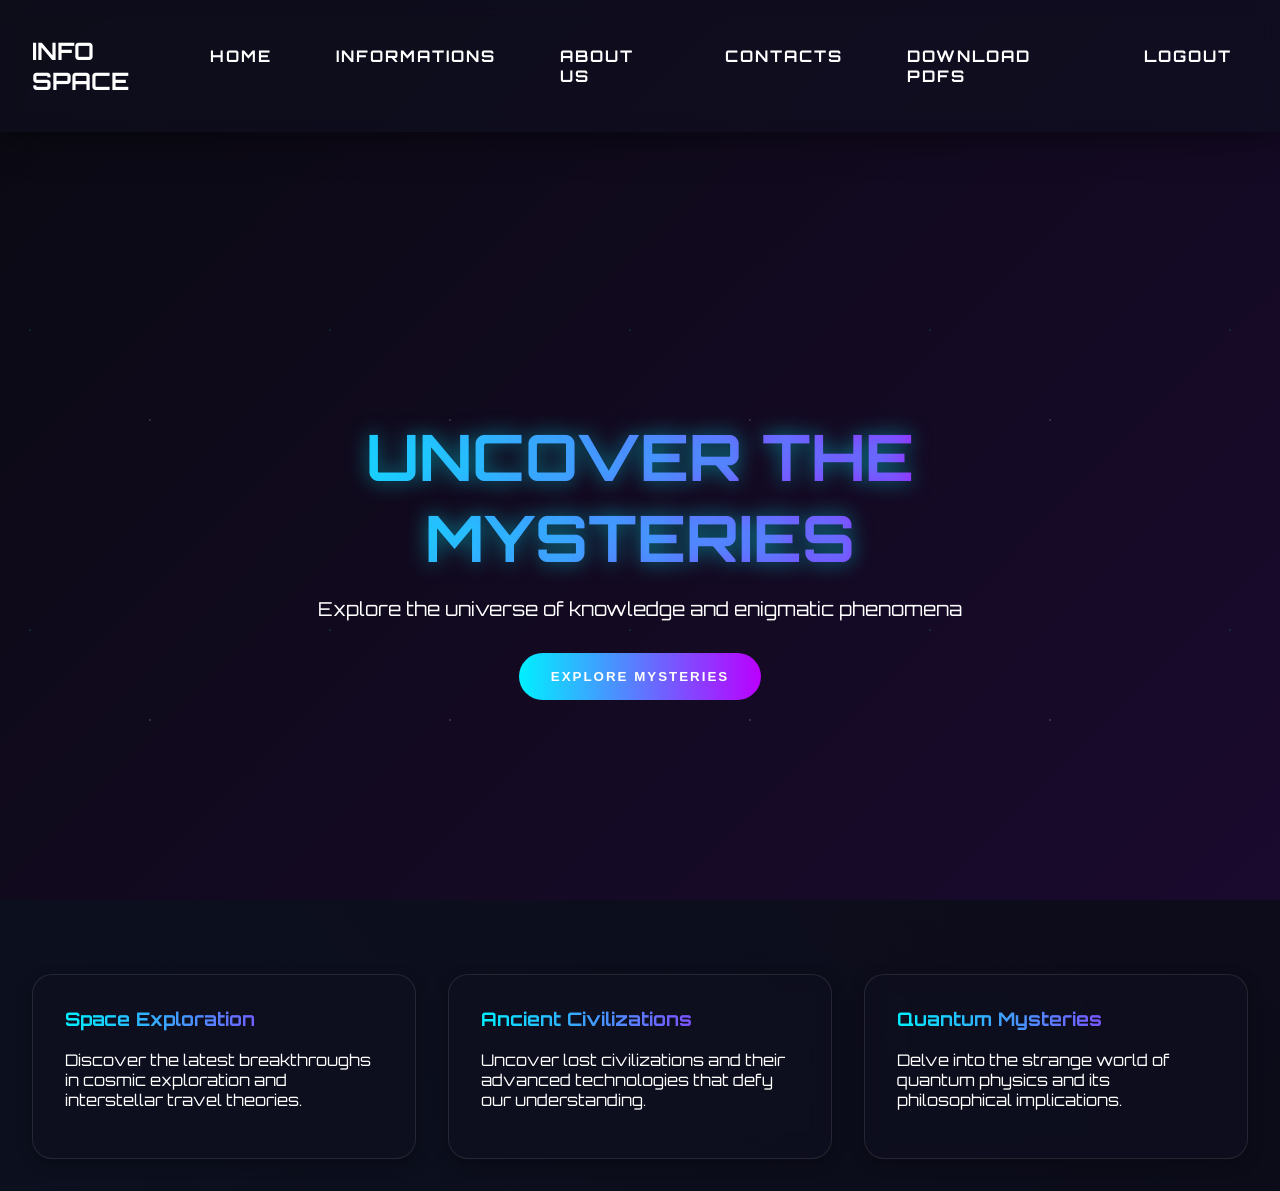
==== index.html @ 14977805 "Update index.html" ====
<!DOCTYPE html>
<html lang="en">
<head>
  <meta charset="UTF-8">
  <meta name="viewport" content="width=device-width, initial-scale=1.0">
  <title>Info Space | Home</title>
  <link href="https://fonts.googleapis.com/css2?family=Orbitron:wght@400;700&display=swap" rel="stylesheet">
  <link rel="stylesheet" href="style.css">
</head>
<body>
  <div class="galaxy-bg"></div>
  
  <nav class="navbar">
    <div class="logo">
      <h1>INFO SPACE</h1>
    </div>
    <div class="nav-links">
      <a href="index.html">Home</a>
      <a href="informations.html">Informations</a>
      <a href="about.html">About Us</a>
      <a href="contacts.html">Contacts</a>
      <a href="download.html">Download PDFs</a>
      <a href="login.html">Logout</a>
    </div>
  </nav>
  
  <div class="hero">
    <div class="hero-content">
      <h1>UNCOVER THE MYSTERIES</h1>
      <p>Explore the universe of knowledge and enigmatic phenomena</p>
      <button class="glow-btn" onclick="location.href='informations.html'">
        Explore Mysteries
      </button>
    </div>
  </div>
  
  <div class="card-container">
    <div class="card">
      <h3>Space Exploration</h3>
      <p>Discover the latest breakthroughs in cosmic exploration and interstellar travel theories.</p>
    </div>
    <div class="card">
      <h3>Ancient Civilizations</h3>
      <p>Uncover lost civilizations and their advanced technologies that defy our understanding.</p>
    </div>
    <div class="card">
      <h3>Quantum Mysteries</h3>
      <p>Delve into the strange world of quantum physics and its philosophical implications.</p>
    </div>
  </div>
</body>
</html>
---- style.css ----
:root {
  --neon-blue: #00f0ff;
  --neon-purple: #bb00ff;
  --dark-bg: #0a0a12;
  --glass-bg: rgba(16, 16, 32, 0.6);
  --glow-intensity: 0;
}

@keyframes pulse {
  0% { box-shadow: 0 0 5px var(--neon-blue); }
  50% { box-shadow: 0 0 20px var(--neon-purple), 0 0 30px var(--neon-blue); }
  100% { box-shadow: 0 0 5px var(--neon-blue); }
}

@keyframes galaxy-move {
  0% { background-position: 0 0; }
  100% { background-position: 100% 100%; }
}

@keyframes float {
  0% { transform: translateY(0px); }
  50% { transform: translateY(-10px); }
  100% { transform: translateY(0px); }
}

body {
  margin: 0;
  font-family: 'Orbitron', sans-serif;
  background: var(--dark-bg);
  background-image: 
    radial-gradient(circle at top right, rgba(31, 14, 70, 0.2), transparent),
    radial-gradient(circle at bottom left, rgba(15, 30, 60, 0.3), transparent);
  color: white;
  overflow-x: hidden;
  min-height: 100vh;
}

.galaxy-bg {
  position: fixed;
  top: 0;
  left: 0;
  width: 100%;
  height: 100%;
  background: 
    url('data:image/svg+xml,<svg xmlns="http://www.w3.org/2000/svg" viewBox="0 0 1000 1000"><circle cx="100" cy="100" r="2" fill="%2300f0ff" opacity="0.5"/><circle cx="300" cy="200" r="1" fill="%23bb00ff" opacity="0.3"/><circle cx="500" cy="400" r="3" fill="%23ffffff" opacity="0.2"/></svg>') repeat,
    linear-gradient(135deg, #0a0a12 0%, #1a0a2e 100%);
  background-size: 300px, cover;
  animation: galaxy-move 1000s infinite alternate;
  z-index: -1;
}

/* Navigation Bar */
.navbar {
  position: sticky;
  top: 0;
  background: var(--glass-bg);
  backdrop-filter: blur(10px);
  padding: 1rem 2rem;
  display: flex;
  justify-content: space-between;
  align-items: center;
  z-index: 100;
  box-shadow: 0 5px 30px rgba(0, 0, 0, 0.5);
}

.nav-links {
  display: flex;
  gap: 2rem;
}

.nav-links a {
  color: white;
  text-decoration: none;
  font-weight: 700;
  text-transform: uppercase;
  letter-spacing: 2px;
  padding: 0.5rem 1rem;
  border-radius: 50px;
  transition: all 0.3s ease;
  position: relative;
}

.nav-links a::after {
  content: '';
  position: absolute;
  bottom: 0;
  left: 0;
  width: 0;
  height: 2px;
  background: linear-gradient(90deg, var(--neon-blue), var(--neon-purple));
  transition: all 0.3s ease;
}

.nav-links a:hover {
  background: rgba(255, 255, 255, 0.1);
  transform: translateY(-3px);
}

.nav-links a:hover::after {
  width: 100%;
}

/* Cards */
.card-container {
  display: grid;
  grid-template-columns: repeat(auto-fill, minmax(300px, 1fr));
  gap: 2rem;
  padding: 2rem;
}

.card {
  background: var(--glass-bg);
  backdrop-filter: blur(10px);
  border-radius: 20px;
  padding: 2rem;
  border: 1px solid rgba(255, 255, 255, 0.1);
  box-shadow: 0 5px 15px rgba(0, 0, 0, 0.3);
  transition: all 0.5s ease;
  animation: float 4s ease-in-out infinite;
}

.card:hover {
  transform: scale(1.05);
  box-shadow: 0 10px 25px rgba(0, 240, 255, 0.3);
  border-color: var(--neon-blue);
}

.card h3 {
  background: linear-gradient(90deg, var(--neon-blue), var(--neon-purple));
  -webkit-background-clip: text;
  -webkit-text-fill-color: transparent;
  margin-top: 0;
}

/* Buttons */
.glow-btn {
  background: linear-gradient(90deg, var(--neon-blue), var(--neon-purple));
  color: white;
  border: none;
  padding: 1rem 2rem;
  border-radius: 50px;
  font-weight: 700;
  text-transform: uppercase;
  letter-spacing: 2px;
  cursor: pointer;
  transition: all 0.3s ease;
  position: relative;
  overflow: hidden;
}

.glow-btn::before {
  content: '';
  position: absolute;
  top: -10px;
  left: -10px;
  right: -10px;
  bottom: -10px;
  background: linear-gradient(90deg, var(--neon-blue), var(--neon-purple));
  z-index: -1;
  filter: blur(20px);
  opacity: var(--glow-intensity);
  transition: opacity 0.3s ease;
}

.glow-btn:hover {
  transform: translateY(-5px);
  box-shadow: 0 10px 25px rgba(0, 240, 255, 0.5);
  --glow-intensity: 1;
}

/* Form Elements */
.form-group {
  margin-bottom: 1.5rem;
}

.form-group label {
  display: block;
  margin-bottom: 0.5rem;
  text-transform: uppercase;
  letter-spacing: 1px;
  font-size: 0.9rem;
}

.form-group input, .form-group textarea {
  width: 100%;
  padding: 1rem;
  background: rgba(255, 255, 255, 0.1);
  border: 1px solid rgba(255, 255, 255, 0.2);
  border-radius: 10px;
  color: white;
  font-family: inherit;
  transition: all 0.3s ease;
}

.form-group input:focus, .form-group textarea:focus {
  outline: none;
  border-color: var(--neon-blue);
  box-shadow: 0 0 10px rgba(0, 240, 255, 0.5);
}

/* Hero Section */
.hero {
  height: 90vh;
  display: flex;
  align-items: center;
  justify-content: center;
  text-align: center;
}

.hero-content {
  max-width: 800px;
  padding: 2rem;
}

.hero h1 {
  font-size: 4rem;
  margin-bottom: 0;
  background: linear-gradient(90deg, var(--neon-blue), var(--neon-purple));
  -webkit-background-clip: text;
  -webkit-text-fill-color: transparent;
  text-shadow: 0 0 20px rgba(0, 240, 255, 0.5);
}

.hero p {
  font-size: 1.2rem;
  margin-bottom: 2rem;
}

/* Responsive */
@media (max-width: 768px) {
  .nav-links {
    gap: 1rem;
  }
  
  .hero h1 {
    font-size: 2.5rem;
  }
  
  .card-container {
    grid-template-columns: 1fr;
  }
}
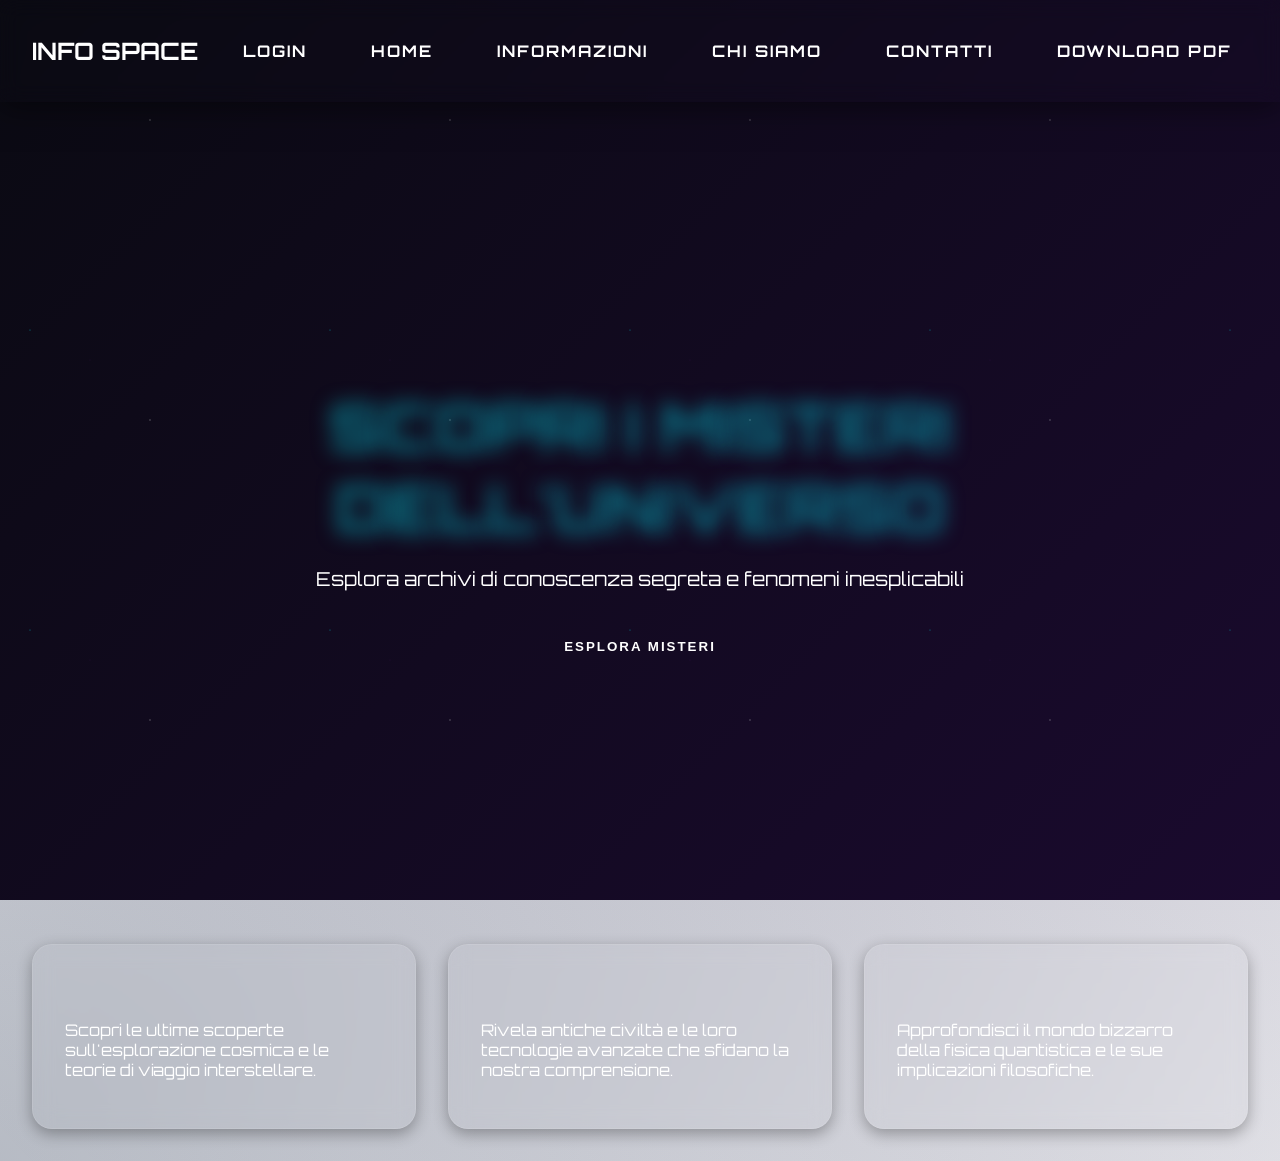
==== commit b2a49462: "Update index.html" ====
--- a/index.html
+++ b/index.html
@@ -1,52 +1,55 @@
 <!DOCTYPE html>
-<html lang="en">
+<html lang="it">
 <head>
-  <meta charset="UTF-8">
-  <meta name="viewport" content="width=device-width, initial-scale=1.0">
-  <title>Info Space | Home</title>
-  <link href="https://fonts.googleapis.com/css2?family=Orbitron:wght@400;700&display=swap" rel="stylesheet">
-  <link rel="stylesheet" href="style.css">
+    <meta charset="UTF-8">
+    <meta name="viewport" content="width=device-width, initial-scale=1.0">
+    <title>Info Space - Portale del Sapere Futuristico</title>
+    <link href="https://fonts.googleapis.com/css2?family=Orbitron:wght@400;700&display=swap" rel="stylesheet">
+    <link rel="stylesheet" href="style.css">
 </head>
 <body>
-  <div class="galaxy-bg"></div>
-  
-  <nav class="navbar">
-    <div class="logo">
-      <h1>INFO SPACE</h1>
+    <div class="galaxy-bg"></div>
+    
+    <!-- Barra di navigazione -->
+    <nav class="navbar">
+        <div class="logo">
+            <h1>INFO SPACE</h1>
+        </div>
+        <div class="nav-links">
+            <a href="login.html">Login</a>
+            <a href="index.html">Home</a>
+            <a href="informations.html">Informazioni</a>
+            <a href="about.html">Chi Siamo</a>
+            <a href="contacts.html">Contatti</a>
+            <a href="download.html">Download PDF</a>
+        </div>
+    </nav>
+
+    <!-- Sezione Hero -->
+    <div class="hero">
+        <div class="hero-content">
+            <h1>SCOPRI I MISTERI DELL'UNIVERSO</h1>
+            <p>Esplora archivi di conoscenza segreta e fenomeni inesplicabili</p>
+            <button class="glow-btn" onclick="location.href='informations.html'">
+                Esplora Misteri
+            </button>
+        </div>
     </div>
-    <div class="nav-links">
-      <a href="index.html">Home</a>
-      <a href="informations.html">Informations</a>
-      <a href="about.html">About Us</a>
-      <a href="contacts.html">Contacts</a>
-      <a href="download.html">Download PDFs</a>
-      <a href="login.html">Logout</a>
+
+    <!-- Card informative -->
+    <div class="card-container">
+        <div class="card">
+            <h3>ESPLORAZIONE SPAZIALE</h3>
+            <p>Scopri le ultime scoperte sull'esplorazione cosmica e le teorie di viaggio interstellare.</p>
+        </div>
+        <div class="card">
+            <h3>CIVILTÀ PERDUTE</h3>
+            <p>Rivela antiche civiltà e le loro tecnologie avanzate che sfidano la nostra comprensione.</p>
+        </div>
+        <div class="card">
+            <h3>MISTERI QUANTICI</h3>
+            <p>Approfondisci il mondo bizzarro della fisica quantistica e le sue implicazioni filosofiche.</p>
+        </div>
     </div>
-  </nav>
-  
-  <div class="hero">
-    <div class="hero-content">
-      <h1>UNCOVER THE MYSTERIES</h1>
-      <p>Explore the universe of knowledge and enigmatic phenomena</p>
-      <button class="glow-btn" onclick="location.href='informations.html'">
-        Explore Mysteries
-      </button>
-    </div>
-  </div>
-  
-  <div class="card-container">
-    <div class="card">
-      <h3>Space Exploration</h3>
-      <p>Discover the latest breakthroughs in cosmic exploration and interstellar travel theories.</p>
-    </div>
-    <div class="card">
-      <h3>Ancient Civilizations</h3>
-      <p>Uncover lost civilizations and their advanced technologies that defy our understanding.</p>
-    </div>
-    <div class="card">
-      <h3>Quantum Mysteries</h3>
-      <p>Delve into the strange world of quantum physics and its philosophical implications.</p>
-    </div>
-  </div>
 </body>
 </html>
--- a/style.css
+++ b/style.css
@@ -1,3 +1,19 @@
+<!DOCTYPE html>
+<html lang="it">
+<head>
+    <meta charset="UTF-8">
+    <title>Cambia Font</title>
+    <style>
+        body {
+            font-family: 'Arial', sans-serif; /* Font professionale e leggibile */
+        }
+    </style>
+</head>
+<body>
+    <h1>Benvenuto nel Mio Sito</h1>
+    <p>Questo è un esempio di testo con un nuovo font.</p>
+</body>
+</html>
 :root {
   --neon-blue: #00f0ff;
   --neon-purple: #bb00ff;
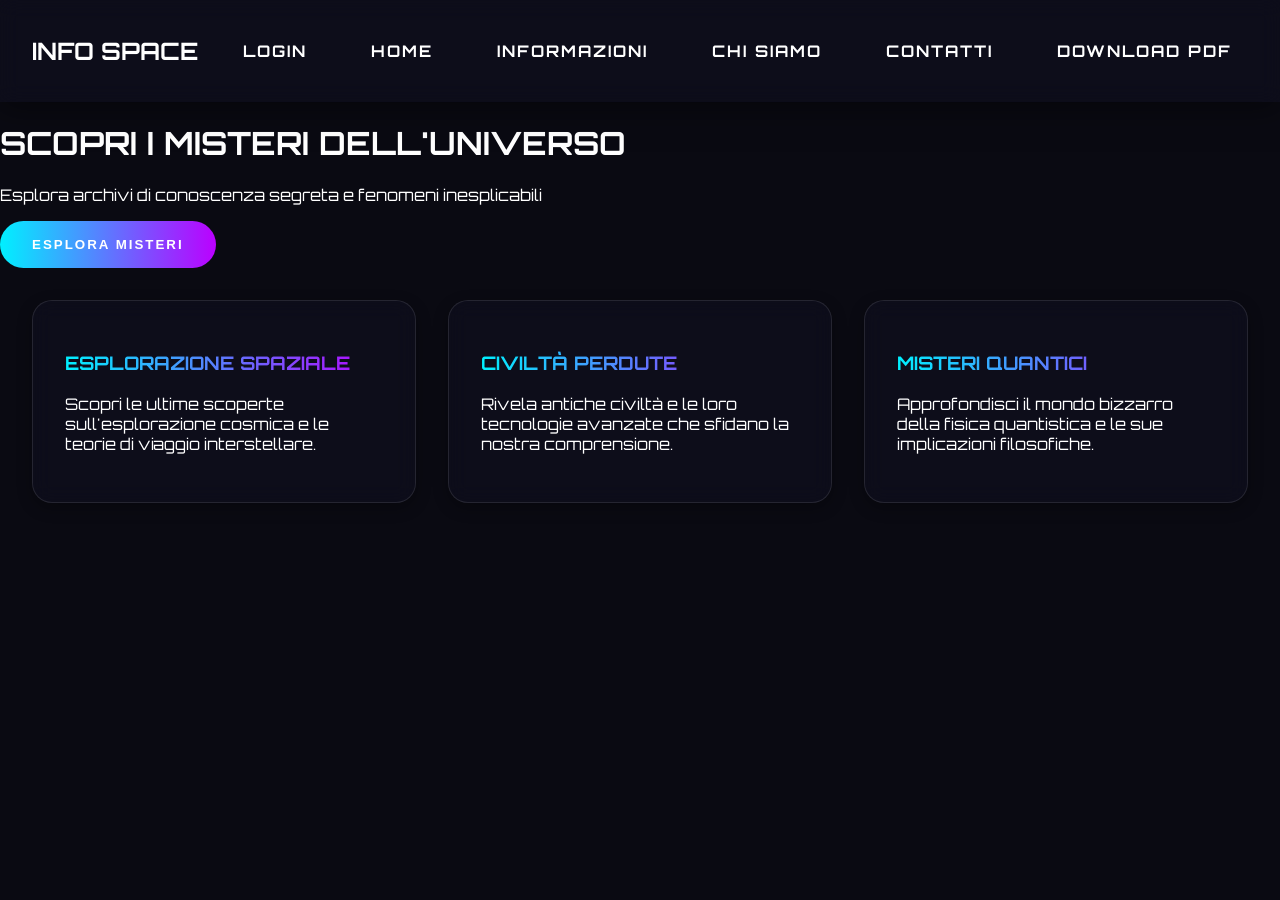
==== commit 0ffb0cb4: "Update index.html" ====
--- a/index.html
+++ b/index.html
@@ -4,12 +4,10 @@
     <meta charset="UTF-8">
     <meta name="viewport" content="width=device-width, initial-scale=1.0">
     <title>Info Space - Portale del Sapere Futuristico</title>
-    <link href="https://fonts.googleapis.com/css2?family=Orbitron:wght@400;700&display=swap" rel="stylesheet">
+    <link href="https://fonts.googleapis.com/css2?family=Inter:wght@400;500;600;700&family=Orbitron:wght@400;700&display=swap" rel="stylesheet">
     <link rel="stylesheet" href="style.css">
 </head>
 <body>
-    <div class="galaxy-bg"></div>
-    
     <!-- Barra di navigazione -->
     <nav class="navbar">
         <div class="logo">
@@ -30,9 +28,7 @@
         <div class="hero-content">
             <h1>SCOPRI I MISTERI DELL'UNIVERSO</h1>
             <p>Esplora archivi di conoscenza segreta e fenomeni inesplicabili</p>
-            <button class="glow-btn" onclick="location.href='informations.html'">
-                Esplora Misteri
-            </button>
+            <button class="glow-btn">Esplora Misteri</button>
         </div>
     </div>
 
--- a/style.css
+++ b/style.css
@@ -1,258 +1,141 @@
-<!DOCTYPE html>
-<html lang="it">
-<head>
-    <meta charset="UTF-8">
-    <title>Cambia Font</title>
-    <style>
-        body {
-            font-family: 'Arial', sans-serif; /* Font professionale e leggibile */
-        }
-    </style>
-</head>
-<body>
-    <h1>Benvenuto nel Mio Sito</h1>
-    <p>Questo è un esempio di testo con un nuovo font.</p>
-</body>
-</html>
+/* Variabili di colore */
 :root {
-  --neon-blue: #00f0ff;
-  --neon-purple: #bb00ff;
-  --dark-bg: #0a0a12;
-  --glass-bg: rgba(16, 16, 32, 0.6);
-  --glow-intensity: 0;
+    --neon-blue: #00f0ff;
+    --neon-purple: #bb00ff;
+    --dark-bg: #0a0a12;
+    --glass-bg: rgba(16, 16, 32, 0.6);
 }
 
+/* Animazioni */
 @keyframes pulse {
-  0% { box-shadow: 0 0 5px var(--neon-blue); }
-  50% { box-shadow: 0 0 20px var(--neon-purple), 0 0 30px var(--neon-blue); }
-  100% { box-shadow: 0 0 5px var(--neon-blue); }
+    0% { box-shadow: 0 0 5px var(--neon-blue); }
+    50% { box-shadow: 0 0 20px var(--neon-purple), 0 0 30px var(--neon-blue); }
+    100% { box-shadow: 0 0 5px var(--neon-blue); }
 }
 
 @keyframes galaxy-move {
-  0% { background-position: 0 0; }
-  100% { background-position: 100% 100%; }
+    0% { background-position: 0 0; }
+    100% { background-position: 100% 100%; }
 }
 
-@keyframes float {
-  0% { transform: translateY(0px); }
-  50% { transform: translateY(-10px); }
-  100% { transform: translateY(0px); }
-}
-
+/* Stili base */
 body {
-  margin: 0;
-  font-family: 'Orbitron', sans-serif;
-  background: var(--dark-bg);
-  background-image: 
-    radial-gradient(circle at top right, rgba(31, 14, 70, 0.2), transparent),
-    radial-gradient(circle at bottom left, rgba(15, 30, 60, 0.3), transparent);
-  color: white;
-  overflow-x: hidden;
-  min-height: 100vh;
+    margin: 0;
+    font-family: 'Orbitron', sans-serif;
+    background: var(--dark-bg);
+    color: white;
+    overflow-x: hidden;
+    min-height: 100vh;
 }
 
 .galaxy-bg {
-  position: fixed;
-  top: 0;
-  left: 0;
-  width: 100%;
-  height: 100%;
-  background: 
-    url('data:image/svg+xml,<svg xmlns="http://www.w3.org/2000/svg" viewBox="0 0 1000 1000"><circle cx="100" cy="100" r="2" fill="%2300f0ff" opacity="0.5"/><circle cx="300" cy="200" r="1" fill="%23bb00ff" opacity="0.3"/><circle cx="500" cy="400" r="3" fill="%23ffffff" opacity="0.2"/></svg>') repeat,
-    linear-gradient(135deg, #0a0a12 0%, #1a0a2e 100%);
-  background-size: 300px, cover;
-  animation: galaxy-move 1000s infinite alternate;
-  z-index: -1;
+    position: fixed;
+    top: 0;
+    left: 0;
+    width: 100%;
+    height: 100%;
+    background: 
+        radial-gradient(circle at top right, rgba(31, 14, 70, 0.2), transparent),
+        radial-gradient(circle at bottom left, rgba(15, 30, 60, 0.3), transparent);
+    background-size: cover;
+    z-index: -1;
 }
 
-/* Navigation Bar */
+/* Navbar */
 .navbar {
-  position: sticky;
-  top: 0;
-  background: var(--glass-bg);
-  backdrop-filter: blur(10px);
-  padding: 1rem 2rem;
-  display: flex;
-  justify-content: space-between;
-  align-items: center;
-  z-index: 100;
-  box-shadow: 0 5px 30px rgba(0, 0, 0, 0.5);
+    position: sticky;
+    top: 0;
+    background: var(--glass-bg);
+    backdrop-filter: blur(10px);
+    padding: 1rem 2rem;
+    display: flex;
+    justify-content: space-between;
+    align-items: center;
+    z-index: 100;
+    box-shadow: 0 5px 30px rgba(0, 0, 0, 0.5);
 }
 
 .nav-links {
-  display: flex;
-  gap: 2rem;
+    display: flex;
+    gap: 2rem;
 }
 
 .nav-links a {
-  color: white;
-  text-decoration: none;
-  font-weight: 700;
-  text-transform: uppercase;
-  letter-spacing: 2px;
-  padding: 0.5rem 1rem;
-  border-radius: 50px;
-  transition: all 0.3s ease;
-  position: relative;
-}
-
-.nav-links a::after {
-  content: '';
-  position: absolute;
-  bottom: 0;
-  left: 0;
-  width: 0;
-  height: 2px;
-  background: linear-gradient(90deg, var(--neon-blue), var(--neon-purple));
-  transition: all 0.3s ease;
+    color: white;
+    text-decoration: none;
+    font-weight: 700;
+    text-transform: uppercase;
+    letter-spacing: 2px;
+    padding: 0.5rem 1rem;
+    border-radius: 50px;
+    transition: all 0.3s ease;
+    position: relative;
 }
 
 .nav-links a:hover {
-  background: rgba(255, 255, 255, 0.1);
-  transform: translateY(-3px);
+    background: rgba(255, 255, 255, 0.1);
+    transform: translateY(-3px);
 }
 
-.nav-links a:hover::after {
-  width: 100%;
-}
-
-/* Cards */
+/* Card */
 .card-container {
-  display: grid;
-  grid-template-columns: repeat(auto-fill, minmax(300px, 1fr));
-  gap: 2rem;
-  padding: 2rem;
+    display: grid;
+    grid-template-columns: repeat(auto-fill, minmax(300px, 1fr));
+    gap: 2rem;
+    padding: 2rem;
 }
 
 .card {
-  background: var(--glass-bg);
-  backdrop-filter: blur(10px);
-  border-radius: 20px;
-  padding: 2rem;
-  border: 1px solid rgba(255, 255, 255, 0.1);
-  box-shadow: 0 5px 15px rgba(0, 0, 0, 0.3);
-  transition: all 0.5s ease;
-  animation: float 4s ease-in-out infinite;
+    background: var(--glass-bg);
+    backdrop-filter: blur(10px);
+    border-radius: 20px;
+    padding: 2rem;
+    border: 1px solid rgba(255, 255, 255, 0.1);
+    box-shadow: 0 5px 15px rgba(0, 0, 0, 0.3);
+    transition: all 0.5s ease;
 }
 
 .card:hover {
-  transform: scale(1.05);
-  box-shadow: 0 10px 25px rgba(0, 240, 255, 0.3);
-  border-color: var(--neon-blue);
+    transform: scale(1.05);
+    box-shadow: 0 10px 25px rgba(0, 240, 255, 0.3);
 }
 
 .card h3 {
-  background: linear-gradient(90deg, var(--neon-blue), var(--neon-purple));
-  -webkit-background-clip: text;
-  -webkit-text-fill-color: transparent;
-  margin-top: 0;
+    background: linear-gradient(90deg, var(--neon-blue), var(--neon-purple));
+    -webkit-background-clip: text;
+    -webkit-text-fill-color: transparent;
 }
 
-/* Buttons */
+/* Pulsanti */
 .glow-btn {
-  background: linear-gradient(90deg, var(--neon-blue), var(--neon-purple));
-  color: white;
-  border: none;
-  padding: 1rem 2rem;
-  border-radius: 50px;
-  font-weight: 700;
-  text-transform: uppercase;
-  letter-spacing: 2px;
-  cursor: pointer;
-  transition: all 0.3s ease;
-  position: relative;
-  overflow: hidden;
-}
-
-.glow-btn::before {
-  content: '';
-  position: absolute;
-  top: -10px;
-  left: -10px;
-  right: -10px;
-  bottom: -10px;
-  background: linear-gradient(90deg, var(--neon-blue), var(--neon-purple));
-  z-index: -1;
-  filter: blur(20px);
-  opacity: var(--glow-intensity);
-  transition: opacity 0.3s ease;
+    background: linear-gradient(90deg, var(--neon-blue), var(--neon-purple));
+    color: white;
+    border: none;
+    padding: 1rem 2rem;
+    border-radius: 50px;
+    font-weight: 700;
+    text-transform: uppercase;
+    letter-spacing: 2px;
+    cursor: pointer;
+    transition: all 0.3s ease;
 }
 
 .glow-btn:hover {
-  transform: translateY(-5px);
-  box-shadow: 0 10px 25px rgba(0, 240, 255, 0.5);
-  --glow-intensity: 1;
-}
-
-/* Form Elements */
-.form-group {
-  margin-bottom: 1.5rem;
-}
-
-.form-group label {
-  display: block;
-  margin-bottom: 0.5rem;
-  text-transform: uppercase;
-  letter-spacing: 1px;
-  font-size: 0.9rem;
-}
-
-.form-group input, .form-group textarea {
-  width: 100%;
-  padding: 1rem;
-  background: rgba(255, 255, 255, 0.1);
-  border: 1px solid rgba(255, 255, 255, 0.2);
-  border-radius: 10px;
-  color: white;
-  font-family: inherit;
-  transition: all 0.3s ease;
-}
-
-.form-group input:focus, .form-group textarea:focus {
-  outline: none;
-  border-color: var(--neon-blue);
-  box-shadow: 0 0 10px rgba(0, 240, 255, 0.5);
-}
-
-/* Hero Section */
-.hero {
-  height: 90vh;
-  display: flex;
-  align-items: center;
-  justify-content: center;
-  text-align: center;
-}
-
-.hero-content {
-  max-width: 800px;
-  padding: 2rem;
-}
-
-.hero h1 {
-  font-size: 4rem;
-  margin-bottom: 0;
-  background: linear-gradient(90deg, var(--neon-blue), var(--neon-purple));
-  -webkit-background-clip: text;
-  -webkit-text-fill-color: transparent;
-  text-shadow: 0 0 20px rgba(0, 240, 255, 0.5);
-}
-
-.hero p {
-  font-size: 1.2rem;
-  margin-bottom: 2rem;
+    transform: translateY(-5px);
+    box-shadow: 0 10px 25px rgba(0, 240, 255, 0.5);
 }
 
 /* Responsive */
 @media (max-width: 768px) {
-  .nav-links {
-    gap: 1rem;
-  }
-  
-  .hero h1 {
-    font-size: 2.5rem;
-  }
-  
-  .card-container {
-    grid-template-columns: 1fr;
-  }
+    .nav-links {
+        gap: 1rem;
+    }
+    
+    .hero h1 {
+        font-size: 2.5rem;
+    }
+    
+    .card-container {
+        grid-template-columns: 1fr;
+    }
 }
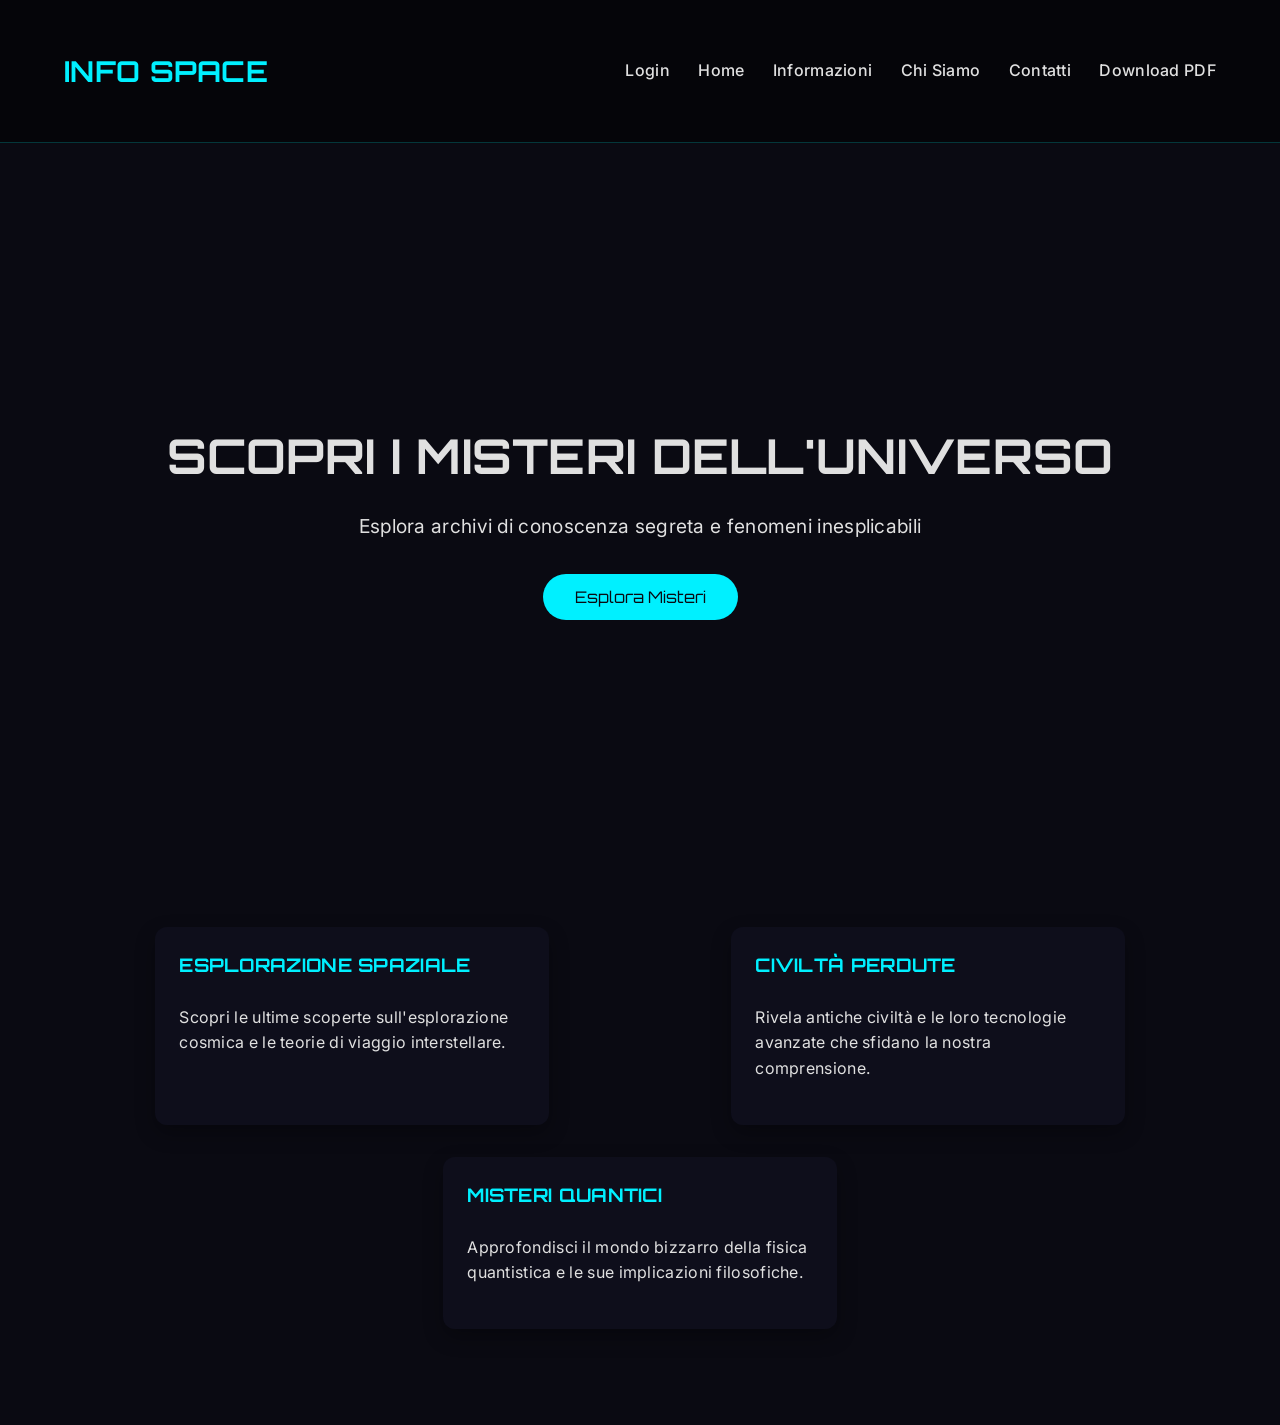
==== commit 0da2ad31: "Update index.html" ====
--- a/index.html
+++ b/index.html
@@ -4,6 +4,7 @@
     <meta charset="UTF-8">
     <meta name="viewport" content="width=device-width, initial-scale=1.0">
     <title>Info Space - Portale del Sapere Futuristico</title>
+    <!-- Google Fonts: Inter (easy reading) + Orbitron (futuristic headings) -->
     <link href="https://fonts.googleapis.com/css2?family=Inter:wght@400;500;600;700&family=Orbitron:wght@400;700&display=swap" rel="stylesheet">
     <link rel="stylesheet" href="style.css">
 </head>
--- a/style.css
+++ b/style.css
@@ -1,141 +1,125 @@
-/* Variabili di colore */
+/* === Variables === */
 :root {
-    --neon-blue: #00f0ff;
-    --neon-purple: #bb00ff;
-    --dark-bg: #0a0a12;
-    --glass-bg: rgba(16, 16, 32, 0.6);
+    --font-heading: 'Orbitron', sans-serif;  /* Futuristic headings */
+    --font-body: 'Inter', sans-serif;       /* Easy-to-read body text */
+    
+    --text-color: #e0e0e0;                  /* Light gray for readability */
+    --bg-color: #0a0a12;                    /* Dark background */
+    --card-bg: rgba(16, 16, 32, 0.7);       /* Semi-transparent cards */
+    --neon-blue: #00f0ff;                   /* Glowing accent color */
 }
 
-/* Animazioni */
-@keyframes pulse {
-    0% { box-shadow: 0 0 5px var(--neon-blue); }
-    50% { box-shadow: 0 0 20px var(--neon-purple), 0 0 30px var(--neon-blue); }
-    100% { box-shadow: 0 0 5px var(--neon-blue); }
+/* === Base Styles === */
+body {
+    font-family: var(--font-body);
+    color: var(--text-color);
+    background: var(--bg-color);
+    line-height: 1.6;                        /* Better line spacing */
+    letter-spacing: 0.3px;                  /* Slight letter spacing */
+    margin: 0;
+    padding: 0;
 }
 
-@keyframes galaxy-move {
-    0% { background-position: 0 0; }
-    100% { background-position: 100% 100%; }
+h1, h2, h3, h4 {
+    font-family: var(--font-heading);
+    margin-bottom: 1.5rem;
 }
 
-/* Stili base */
-body {
-    margin: 0;
-    font-family: 'Orbitron', sans-serif;
-    background: var(--dark-bg);
-    color: white;
-    overflow-x: hidden;
-    min-height: 100vh;
+p {
+    margin-bottom: 1.2rem;
+    font-weight: 400;
 }
 
-.galaxy-bg {
-    position: fixed;
-    top: 0;
-    left: 0;
-    width: 100%;
-    height: 100%;
-    background: 
-        radial-gradient(circle at top right, rgba(31, 14, 70, 0.2), transparent),
-        radial-gradient(circle at bottom left, rgba(15, 30, 60, 0.3), transparent);
-    background-size: cover;
-    z-index: -1;
-}
-
-/* Navbar */
+/* === Navbar === */
 .navbar {
-    position: sticky;
-    top: 0;
-    background: var(--glass-bg);
-    backdrop-filter: blur(10px);
-    padding: 1rem 2rem;
     display: flex;
     justify-content: space-between;
     align-items: center;
-    z-index: 100;
-    box-shadow: 0 5px 30px rgba(0, 0, 0, 0.5);
+    padding: 1.5rem 5%;
+    background: rgba(0, 0, 0, 0.5);
+    border-bottom: 1px solid rgba(0, 255, 255, 0.2);
 }
 
-.nav-links {
-    display: flex;
-    gap: 2rem;
+.logo h1 {
+    color: var(--neon-blue);
+    font-size: 1.8rem;
 }
 
 .nav-links a {
-    color: white;
+    color: var(--text-color);
     text-decoration: none;
-    font-weight: 700;
-    text-transform: uppercase;
-    letter-spacing: 2px;
-    padding: 0.5rem 1rem;
-    border-radius: 50px;
-    transition: all 0.3s ease;
-    position: relative;
+    margin-left: 1.5rem;
+    font-weight: 500;
+    transition: color 0.3s;
 }
 
 .nav-links a:hover {
-    background: rgba(255, 255, 255, 0.1);
-    transform: translateY(-3px);
+    color: var(--neon-blue);
 }
 
-/* Card */
+/* === Hero Section === */
+.hero {
+    height: 80vh;
+    display: flex;
+    align-items: center;
+    justify-content: center;
+    text-align: center;
+    background: url('space-bg.jpg') center/cover;
+    padding: 0 5%;
+}
+
+.hero-content h1 {
+    font-size: 3rem;
+    margin-bottom: 1rem;
+}
+
+.hero-content p {
+    font-size: 1.2rem;
+    max-width: 700px;
+    margin: 0 auto 2rem;
+}
+
+.glow-btn {
+    padding: 0.8rem 2rem;
+    font-family: var(--font-heading);
+    font-size: 1rem;
+    background: var(--neon-blue);
+    color: #0a0a12;
+    border: none;
+    border-radius: 50px;
+    cursor: pointer;
+    transition: all 0.3s;
+}
+
+.glow-btn:hover {
+    box-shadow: 0 0 20px var(--neon-blue);
+    transform: scale(1.05);
+}
+
+/* === Card Container === */
 .card-container {
-    display: grid;
-    grid-template-columns: repeat(auto-fill, minmax(300px, 1fr));
-    gap: 2rem;
-    padding: 2rem;
+    display: flex;
+    justify-content: space-around;
+    padding: 4rem 5%;
+    flex-wrap: wrap;
 }
 
 .card {
-    background: var(--glass-bg);
-    backdrop-filter: blur(10px);
-    border-radius: 20px;
-    padding: 2rem;
-    border: 1px solid rgba(255, 255, 255, 0.1);
-    box-shadow: 0 5px 15px rgba(0, 0, 0, 0.3);
-    transition: all 0.5s ease;
+    background: var(--card-bg);
+    padding: 1.5rem;
+    border-radius: 12px;
+    box-shadow: 0 8px 20px rgba(0, 0, 0, 0.3);
+    width: 30%;
+    min-width: 300px;
+    margin-bottom: 2rem;
+    transition: transform 0.3s;
 }
 
 .card:hover {
-    transform: scale(1.05);
-    box-shadow: 0 10px 25px rgba(0, 240, 255, 0.3);
+    transform: translateY(-10px);
 }
 
 .card h3 {
-    background: linear-gradient(90deg, var(--neon-blue), var(--neon-purple));
-    -webkit-background-clip: text;
-    -webkit-text-fill-color: transparent;
+    color: var(--neon-blue);
+    margin-top: 0;
 }
-
-/* Pulsanti */
-.glow-btn {
-    background: linear-gradient(90deg, var(--neon-blue), var(--neon-purple));
-    color: white;
-    border: none;
-    padding: 1rem 2rem;
-    border-radius: 50px;
-    font-weight: 700;
-    text-transform: uppercase;
-    letter-spacing: 2px;
-    cursor: pointer;
-    transition: all 0.3s ease;
-}
-
-.glow-btn:hover {
-    transform: translateY(-5px);
-    box-shadow: 0 10px 25px rgba(0, 240, 255, 0.5);
-}
-
-/* Responsive */
-@media (max-width: 768px) {
-    .nav-links {
-        gap: 1rem;
-    }
-    
-    .hero h1 {
-        font-size: 2.5rem;
-    }
-    
-    .card-container {
-        grid-template-columns: 1fr;
-    }
-}
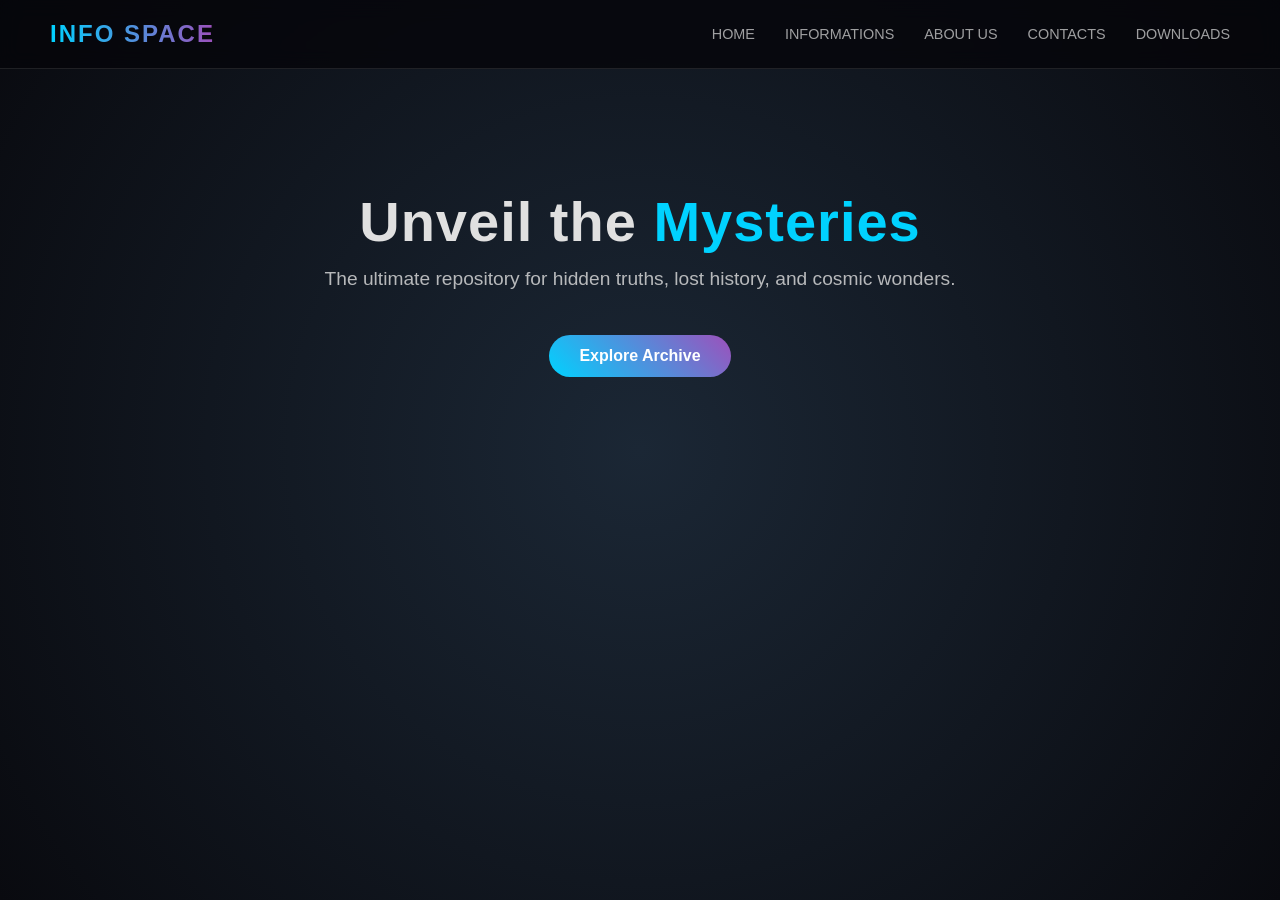
==== commit 75ae06f3: "Update index.html" ====
--- a/index.html
+++ b/index.html
@@ -1,52 +1,26 @@
 <!DOCTYPE html>
-<html lang="it">
+<html lang="en">
 <head>
     <meta charset="UTF-8">
-    <meta name="viewport" content="width=device-width, initial-scale=1.0">
-    <title>Info Space - Portale del Sapere Futuristico</title>
-    <!-- Google Fonts: Inter (easy reading) + Orbitron (futuristic headings) -->
-    <link href="https://fonts.googleapis.com/css2?family=Inter:wght@400;500;600;700&family=Orbitron:wght@400;700&display=swap" rel="stylesheet">
+    <title>Home | Info Space</title>
     <link rel="stylesheet" href="style.css">
 </head>
 <body>
-    <!-- Barra di navigazione -->
-    <nav class="navbar">
-        <div class="logo">
-            <h1>INFO SPACE</h1>
-        </div>
+    <nav>
+        <div class="logo">INFO SPACE</div>
         <div class="nav-links">
-            <a href="login.html">Login</a>
             <a href="index.html">Home</a>
-            <a href="informations.html">Informazioni</a>
-            <a href="about.html">Chi Siamo</a>
-            <a href="contacts.html">Contatti</a>
-            <a href="download.html">Download PDF</a>
+            <a href="informations.html">Informations</a>
+            <a href="about.html">About Us</a>
+            <a href="contacts.html">Contacts</a>
+            <a href="download.html">Downloads</a>
         </div>
     </nav>
 
-    <!-- Sezione Hero -->
-    <div class="hero">
-        <div class="hero-content">
-            <h1>SCOPRI I MISTERI DELL'UNIVERSO</h1>
-            <p>Esplora archivi di conoscenza segreta e fenomeni inesplicabili</p>
-            <button class="glow-btn">Esplora Misteri</button>
-        </div>
-    </div>
-
-    <!-- Card informative -->
-    <div class="card-container">
-        <div class="card">
-            <h3>ESPLORAZIONE SPAZIALE</h3>
-            <p>Scopri le ultime scoperte sull'esplorazione cosmica e le teorie di viaggio interstellare.</p>
-        </div>
-        <div class="card">
-            <h3>CIVILTÀ PERDUTE</h3>
-            <p>Rivela antiche civiltà e le loro tecnologie avanzate che sfidano la nostra comprensione.</p>
-        </div>
-        <div class="card">
-            <h3>MISTERI QUANTICI</h3>
-            <p>Approfondisci il mondo bizzarro della fisica quantistica e le sue implicazioni filosofiche.</p>
-        </div>
-    </div>
+    <section class="container" style="text-align: center; margin-top: 100px;">
+        <h1 style="font-size: 3.5rem; margin-bottom: 10px;">Unveil the <span style="color: var(--neon-blue)">Mysteries</span></h1>
+        <p style="font-size: 1.2rem; max-width: 700px; margin: 0 auto 40px;">The ultimate repository for hidden truths, lost history, and cosmic wonders.</p>
+        <a href="informations.html" class="btn-glow">Explore Archive</a>
+    </section>
 </body>
 </html>
--- a/style.css
+++ b/style.css
@@ -1,125 +1,139 @@
-/* === Variables === */
 :root {
-    --font-heading: 'Orbitron', sans-serif;  /* Futuristic headings */
-    --font-body: 'Inter', sans-serif;       /* Easy-to-read body text */
-    
-    --text-color: #e0e0e0;                  /* Light gray for readability */
-    --bg-color: #0a0a12;                    /* Dark background */
-    --card-bg: rgba(16, 16, 32, 0.7);       /* Semi-transparent cards */
-    --neon-blue: #00f0ff;                   /* Glowing accent color */
+    --bg-dark: #05050a;
+    --neon-blue: #00d2ff;
+    --neon-purple: #9d50bb;
+    --glass-bg: rgba(255, 255, 255, 0.05);
+    --glass-border: rgba(255, 255, 255, 0.1);
+    --text-main: #e0e0e0;
 }
 
-/* === Base Styles === */
-body {
-    font-family: var(--font-body);
-    color: var(--text-color);
-    background: var(--bg-color);
-    line-height: 1.6;                        /* Better line spacing */
-    letter-spacing: 0.3px;                  /* Slight letter spacing */
+* {
     margin: 0;
     padding: 0;
+    box-sizing: border-box;
+    font-family: 'Segoe UI', Roboto, Helvetica, Arial, sans-serif;
 }
 
-h1, h2, h3, h4 {
-    font-family: var(--font-heading);
-    margin-bottom: 1.5rem;
+body {
+    background: radial-gradient(circle at center, #1b2735 0%, #090a0f 100%);
+    color: var(--text-main);
+    min-height: 100vh;
+    overflow-x: hidden;
 }
 
-p {
-    margin-bottom: 1.2rem;
-    font-weight: 400;
+/* Background Animation */
+body::before {
+    content: "";
+    position: fixed;
+    top: 0; left: 0; width: 100%; height: 100%;
+    background: url('https://www.transparenttextures.com/patterns/stardust.png');
+    opacity: 0.3;
+    z-index: -1;
 }
 
-/* === Navbar === */
-.navbar {
+/* Navigation */
+nav {
+    position: sticky;
+    top: 0;
+    width: 100%;
+    padding: 20px 50px;
+    background: rgba(5, 5, 10, 0.8);
+    backdrop-filter: blur(10px);
     display: flex;
     justify-content: space-between;
     align-items: center;
-    padding: 1.5rem 5%;
-    background: rgba(0, 0, 0, 0.5);
-    border-bottom: 1px solid rgba(0, 255, 255, 0.2);
+    border-bottom: 1px solid var(--glass-border);
+    z-index: 1000;
 }
 
-.logo h1 {
-    color: var(--neon-blue);
-    font-size: 1.8rem;
+.logo {
+    font-size: 1.5rem;
+    font-weight: bold;
+    letter-spacing: 2px;
+    background: linear-gradient(to right, var(--neon-blue), var(--neon-purple));
+    -webkit-background-clip: text;
+    -webkit-text-fill-color: transparent;
+}
+
+.nav-links {
+    display: flex;
+    gap: 30px;
 }
 
 .nav-links a {
-    color: var(--text-color);
     text-decoration: none;
-    margin-left: 1.5rem;
-    font-weight: 500;
-    transition: color 0.3s;
+    color: var(--text-main);
+    font-size: 0.9rem;
+    text-transform: uppercase;
+    transition: 0.3s;
+    opacity: 0.7;
 }
 
 .nav-links a:hover {
+    opacity: 1;
     color: var(--neon-blue);
+    text-shadow: 0 0 10px var(--neon-blue);
 }
 
-/* === Hero Section === */
-.hero {
-    height: 80vh;
-    display: flex;
-    align-items: center;
-    justify-content: center;
-    text-align: center;
-    background: url('space-bg.jpg') center/cover;
-    padding: 0 5%;
+/* Glass Card Style */
+.glass-panel {
+    background: var(--glass-bg);
+    backdrop-filter: blur(15px);
+    border: 1px solid var(--glass-border);
+    border-radius: 20px;
+    padding: 40px;
+    box-shadow: 0 8px 32px 0 rgba(0, 0, 0, 0.8);
 }
 
-.hero-content h1 {
-    font-size: 3rem;
-    margin-bottom: 1rem;
+/* Glowing Buttons */
+.btn-glow {
+    padding: 12px 30px;
+    border: none;
+    border-radius: 30px;
+    background: linear-gradient(45deg, var(--neon-blue), var(--neon-purple));
+    color: white;
+    font-weight: bold;
+    cursor: pointer;
+    transition: 0.4s;
+    text-decoration: none;
+    display: inline-block;
+    text-align: center;
 }
 
-.hero-content p {
-    font-size: 1.2rem;
-    max-width: 700px;
-    margin: 0 auto 2rem;
+.btn-glow:hover {
+    transform: scale(1.05);
+    box-shadow: 0 0 20px rgba(0, 210, 255, 0.6);
 }
 
-.glow-btn {
-    padding: 0.8rem 2rem;
-    font-family: var(--font-heading);
-    font-size: 1rem;
-    background: var(--neon-blue);
-    color: #0a0a12;
-    border: none;
-    border-radius: 50px;
-    cursor: pointer;
-    transition: all 0.3s;
+/* Grid Layout for Cards */
+.container {
+    max-width: 1200px;
+    margin: 50px auto;
+    padding: 20px;
 }
 
-.glow-btn:hover {
-    box-shadow: 0 0 20px var(--neon-blue);
-    transform: scale(1.05);
-}
-
-/* === Card Container === */
-.card-container {
-    display: flex;
-    justify-content: space-around;
-    padding: 4rem 5%;
-    flex-wrap: wrap;
+.grid {
+    display: grid;
+    grid-template-columns: repeat(auto-fit, minmax(300px, 1fr));
+    gap: 30px;
 }
 
 .card {
-    background: var(--card-bg);
-    padding: 1.5rem;
-    border-radius: 12px;
-    box-shadow: 0 8px 20px rgba(0, 0, 0, 0.3);
-    width: 30%;
-    min-width: 300px;
-    margin-bottom: 2rem;
-    transition: transform 0.3s;
+    transition: 0.3s ease;
+    text-align: center;
 }
 
 .card:hover {
     transform: translateY(-10px);
+    border-color: var(--neon-blue);
 }
 
-.card h3 {
-    color: var(--neon-blue);
-    margin-top: 0;
+h1, h2 {
+    margin-bottom: 20px;
+    letter-spacing: 1px;
 }
+
+p {
+    line-height: 1.6;
+    opacity: 0.8;
+}
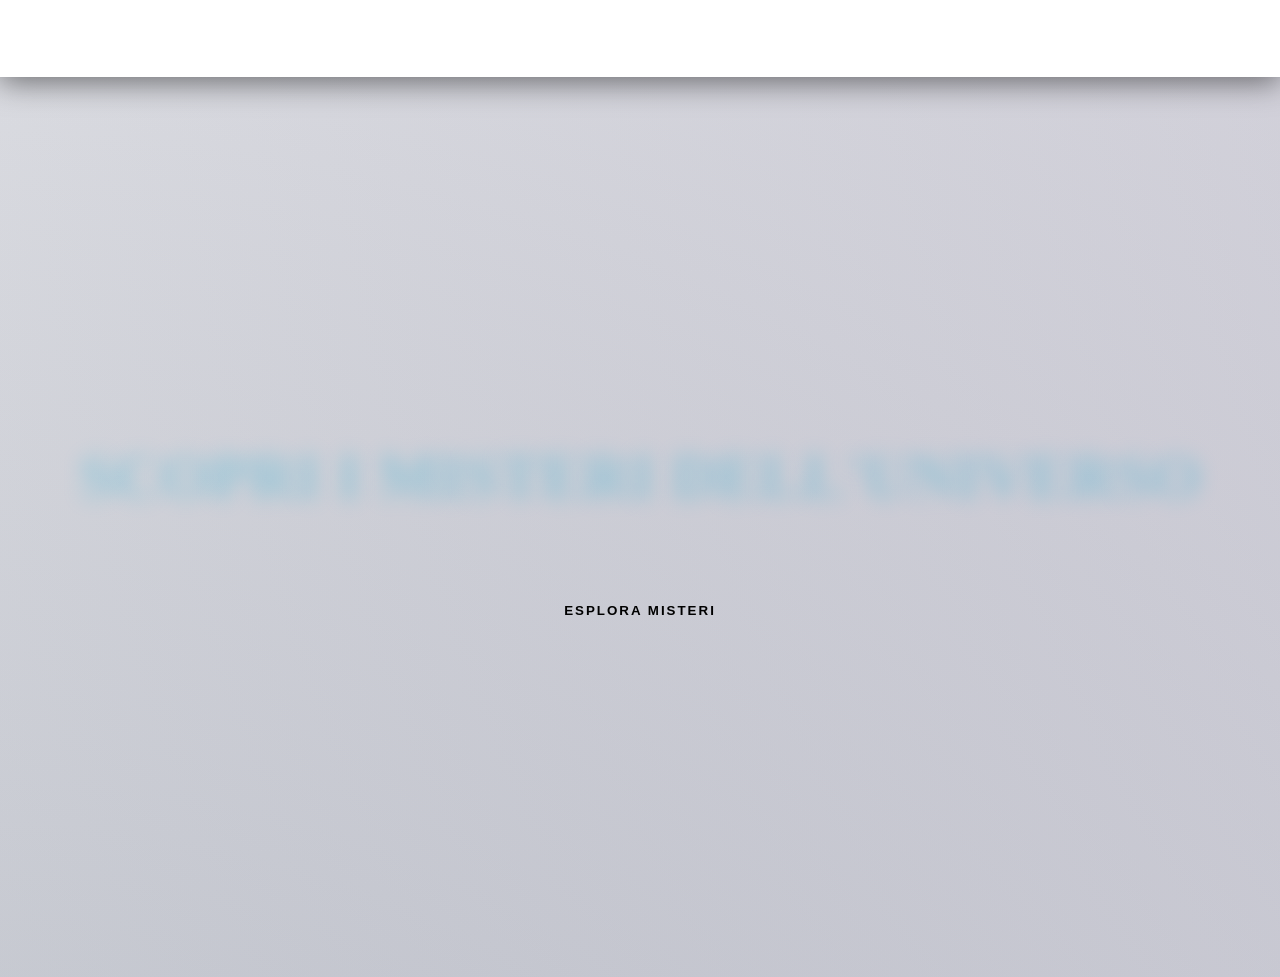
==== commit f315a0ab: "Update index.html" ====
--- a/index.html
+++ b/index.html
@@ -1,26 +1,38 @@
+<!-- index.html (Home) -->
 <!DOCTYPE html>
-<html lang="en">
+<html lang="it">
 <head>
     <meta charset="UTF-8">
-    <title>Home | Info Space</title>
+    <meta name="viewport" content="width=device-width, initial-scale=1.0">
+    <title>Info Space - Portale del Sapere Futuristico</title>
+    <link href="https://fonts.googleapis.com/css2?family=Inter:wght@400;500;600;700&display=swap" rel="stylesheet">
     <link rel="stylesheet" href="style.css">
 </head>
 <body>
-    <nav>
-        <div class="logo">INFO SPACE</div>
+    <!-- Navbar (condivisa) -->
+    <nav class="navbar">
+        <div class="logo">
+            <h1>INFO SPACE</h1>
+        </div>
         <div class="nav-links">
+            <a href="login.html">Login</a>
             <a href="index.html">Home</a>
-            <a href="informations.html">Informations</a>
-            <a href="about.html">About Us</a>
-            <a href="contacts.html">Contacts</a>
-            <a href="download.html">Downloads</a>
+            <a href="informations.html">Informazioni</a>
+            <a href="about.html">Chi Siamo</a>
+            <a href="contacts.html">Contatti</a>
+            <a href="download.html">Download PDF</a>
         </div>
     </nav>
 
-    <section class="container" style="text-align: center; margin-top: 100px;">
-        <h1 style="font-size: 3.5rem; margin-bottom: 10px;">Unveil the <span style="color: var(--neon-blue)">Mysteries</span></h1>
-        <p style="font-size: 1.2rem; max-width: 700px; margin: 0 auto 40px;">The ultimate repository for hidden truths, lost history, and cosmic wonders.</p>
-        <a href="informations.html" class="btn-glow">Explore Archive</a>
-    </section>
+    <!-- Hero Section -->
+    <div class="hero">
+        <div class="hero-content">
+            <h1>SCOPRI I MISTERI DELL'UNIVERSO</h1>
+            <p>Esplora archivi di conoscenza segreta e fenomeni inesplicabili</p>
+            <button class="glow-btn" onclick="location.href='informations.html'">
+                Esplora Misteri
+            </button>
+        </div>
+    </div>
 </body>
 </html>
--- a/style.css
+++ b/style.css
@@ -1,139 +1,199 @@
+<!-- style.css (Centralizzato) -->
 :root {
-    --bg-dark: #05050a;
     --neon-blue: #00d2ff;
     --neon-purple: #9d50bb;
-    --glass-bg: rgba(255, 255, 255, 0.05);
-    --glass-border: rgba(255, 255, 255, 0.1);
-    --text-main: #e0e0e0;
+    --dark-bg: linear-gradient(135deg, #0a0a12 0%, #1a0a2e 100%);
+    --glass-bg: rgba(16, 16, 32, 0.6);
+    --card-border: rgba(255, 255, 255, 0.1);
+    --font-main: 'Inter', 'Segoe UI', sans-serif;
 }
 
 * {
     margin: 0;
     padding: 0;
     box-sizing: border-box;
-    font-family: 'Segoe UI', Roboto, Helvetica, Arial, sans-serif;
 }
 
 body {
-    background: radial-gradient(circle at center, #1b2735 0%, #090a0f 100%);
-    color: var(--text-main);
+    font-family: var(--font-main);
+    background: var(--dark-bg);
+    color: white;
+    line-height: 1.8;
+    overflow-x: hidden;
     min-height: 100vh;
-    overflow-x: hidden;
 }
 
-/* Background Animation */
-body::before {
-    content: "";
-    position: fixed;
-    top: 0; left: 0; width: 100%; height: 100%;
-    background: url('https://www.transparenttextures.com/patterns/stardust.png');
-    opacity: 0.3;
-    z-index: -1;
-}
-
-/* Navigation */
-nav {
+/* Sticky Navbar (presente su tutte tranne login) */
+.navbar {
     position: sticky;
     top: 0;
-    width: 100%;
-    padding: 20px 50px;
-    background: rgba(5, 5, 10, 0.8);
-    backdrop-filter: blur(10px);
+    background: var(--glass-bg);
+    backdrop-filter: blur(15px);
+    padding: 1rem 5%;
     display: flex;
     justify-content: space-between;
     align-items: center;
-    border-bottom: 1px solid var(--glass-border);
-    z-index: 1000;
-}
-
-.logo {
-    font-size: 1.5rem;
-    font-weight: bold;
-    letter-spacing: 2px;
-    background: linear-gradient(to right, var(--neon-blue), var(--neon-purple));
-    -webkit-background-clip: text;
-    -webkit-text-fill-color: transparent;
+    z-index: 100;
+    box-shadow: 0 5px 30px rgba(0, 0, 0, 0.5);
 }
 
 .nav-links {
     display: flex;
-    gap: 30px;
+    gap: 2rem;
 }
 
 .nav-links a {
+    color: white;
     text-decoration: none;
-    color: var(--text-main);
-    font-size: 0.9rem;
+    font-weight: 500;
     text-transform: uppercase;
-    transition: 0.3s;
-    opacity: 0.7;
+    letter-spacing: 2px;
+    padding: 0.5rem 1rem;
+    border-radius: 50px;
+    transition: all 0.3s ease;
+    position: relative;
 }
 
 .nav-links a:hover {
-    opacity: 1;
-    color: var(--neon-blue);
-    text-shadow: 0 0 10px var(--neon-blue);
+    background: rgba(255, 255, 255, 0.1);
+    transform: translateY(-3px);
 }
 
-/* Glass Card Style */
-.glass-panel {
-    background: var(--glass-bg);
-    backdrop-filter: blur(15px);
-    border: 1px solid var(--glass-border);
-    border-radius: 20px;
-    padding: 40px;
-    box-shadow: 0 8px 32px 0 rgba(0, 0, 0, 0.8);
+/* Hero Section (Home) */
+.hero {
+    height: 100vh;
+    display: flex;
+    align-items: center;
+    justify-content: center;
+    text-align: center;
+    padding: 0 5%;
+    position: relative;
+    overflow: hidden;
 }
 
-/* Glowing Buttons */
-.btn-glow {
-    padding: 12px 30px;
-    border: none;
-    border-radius: 30px;
-    background: linear-gradient(45deg, var(--neon-blue), var(--neon-purple));
-    color: white;
-    font-weight: bold;
-    cursor: pointer;
-    transition: 0.4s;
-    text-decoration: none;
-    display: inline-block;
-    text-align: center;
+.hero::before {
+    content: '';
+    position: absolute;
+    top: 0;
+    left: 0;
+    width: 100%;
+    height: 100%;
+    background: 
+        radial-gradient(circle at top right, rgba(31, 14, 70, 0.2), transparent),
+        radial-gradient(circle at bottom left, rgba(15, 30, 60, 0.3), transparent);
+    background-size: 200% 200%;
+    animation: galaxy-move 30s ease infinite;
 }
 
-.btn-glow:hover {
-    transform: scale(1.05);
-    box-shadow: 0 0 20px rgba(0, 210, 255, 0.6);
+@keyframes galaxy-move {
+    0% { background-position: 0% 0%; }
+    50% { background-position: 100% 100%; }
+    100% { background-position: 0% 0%; }
 }
 
-/* Grid Layout for Cards */
-.container {
-    max-width: 1200px;
-    margin: 50px auto;
-    padding: 20px;
+.hero-content h1 {
+    font-size: clamp(2rem, 5vw, 4rem);
+    margin-bottom: 1.5rem;
+    background: linear-gradient(90deg, var(--neon-blue), var(--neon-purple));
+    -webkit-background-clip: text;
+    -webkit-text-fill-color: transparent;
+    text-shadow: 0 0 20px rgba(0, 210, 255, 0.3);
 }
 
-.grid {
+/* Cards */
+.card-container {
     display: grid;
-    grid-template-columns: repeat(auto-fit, minmax(300px, 1fr));
-    gap: 30px;
+    grid-template-columns: repeat(auto-fill, minmax(300px, 1fr));
+    gap: 2rem;
+    padding: 4rem 5%;
 }
 
 .card {
-    transition: 0.3s ease;
-    text-align: center;
+    background: var(--glass-bg);
+    backdrop-filter: blur(15px);
+    border-radius: 20px;
+    padding: 2rem;
+    border: 1px solid var(--card-border);
+    box-shadow: 0 10px 30px rgba(0, 0, 0, 0.3);
+    transition: all 0.5s ease;
+    position: relative;
+    overflow: hidden;
 }
 
 .card:hover {
-    transform: translateY(-10px);
-    border-color: var(--neon-blue);
+    transform: scale(1.05);
+    box-shadow: 0 15px 40px rgba(0, 210, 255, 0.3);
 }
 
-h1, h2 {
-    margin-bottom: 20px;
-    letter-spacing: 1px;
+.card::before {
+    content: '';
+    position: absolute;
+    top: 0;
+    left: 0;
+    width: 100%;
+    height: 5px;
+    background: linear-gradient(90deg, var(--neon-blue), var(--neon-purple));
 }
 
-p {
-    line-height: 1.6;
-    opacity: 0.8;
+/* Pulsanti */
+.glow-btn {
+    background: linear-gradient(90deg, var(--neon-blue), var(--neon-purple));
+    color: black;
+    border: none;
+    padding: 1rem 2rem;
+    border-radius: 50px;
+    font-weight: 700;
+    text-transform: uppercase;
+    letter-spacing: 2px;
+    cursor: pointer;
+    transition: all 0.3s ease;
+    position: relative;
+    overflow: hidden;
 }
+
+.glow-btn:hover {
+    transform: translateY(-5px);
+    box-shadow: 0 10px 25px rgba(0, 210, 255, 0.5);
+}
+
+/* Form */
+.form-group {
+    margin-bottom: 1.5rem;
+    position: relative;
+}
+
+.form-group input,
+.form-group textarea {
+    width: 100%;
+    padding: 1rem;
+    background: var(--glass-bg);
+    backdrop-filter: blur(10px);
+    border: 1px solid var(--card-border);
+    border-radius: 10px;
+    color: white;
+    font-family: var(--font-main);
+    font-size: 1rem;
+    transition: all 0.3s ease;
+}
+
+.form-group input:focus,
+.form-group textarea:focus {
+    outline: none;
+    border-color: var(--neon-blue);
+    box-shadow: 0 0 10px rgba(0, 210, 255, 0.3);
+}
+
+/* Responsive */
+@media (max-width: 768px) {
+    .nav-links {
+        gap: 1rem;
+    }
+    
+    .hero h1 {
+        font-size: 2.5rem;
+    }
+    
+    .card-container {
+        grid-template-columns: 1fr;
+    }
+}
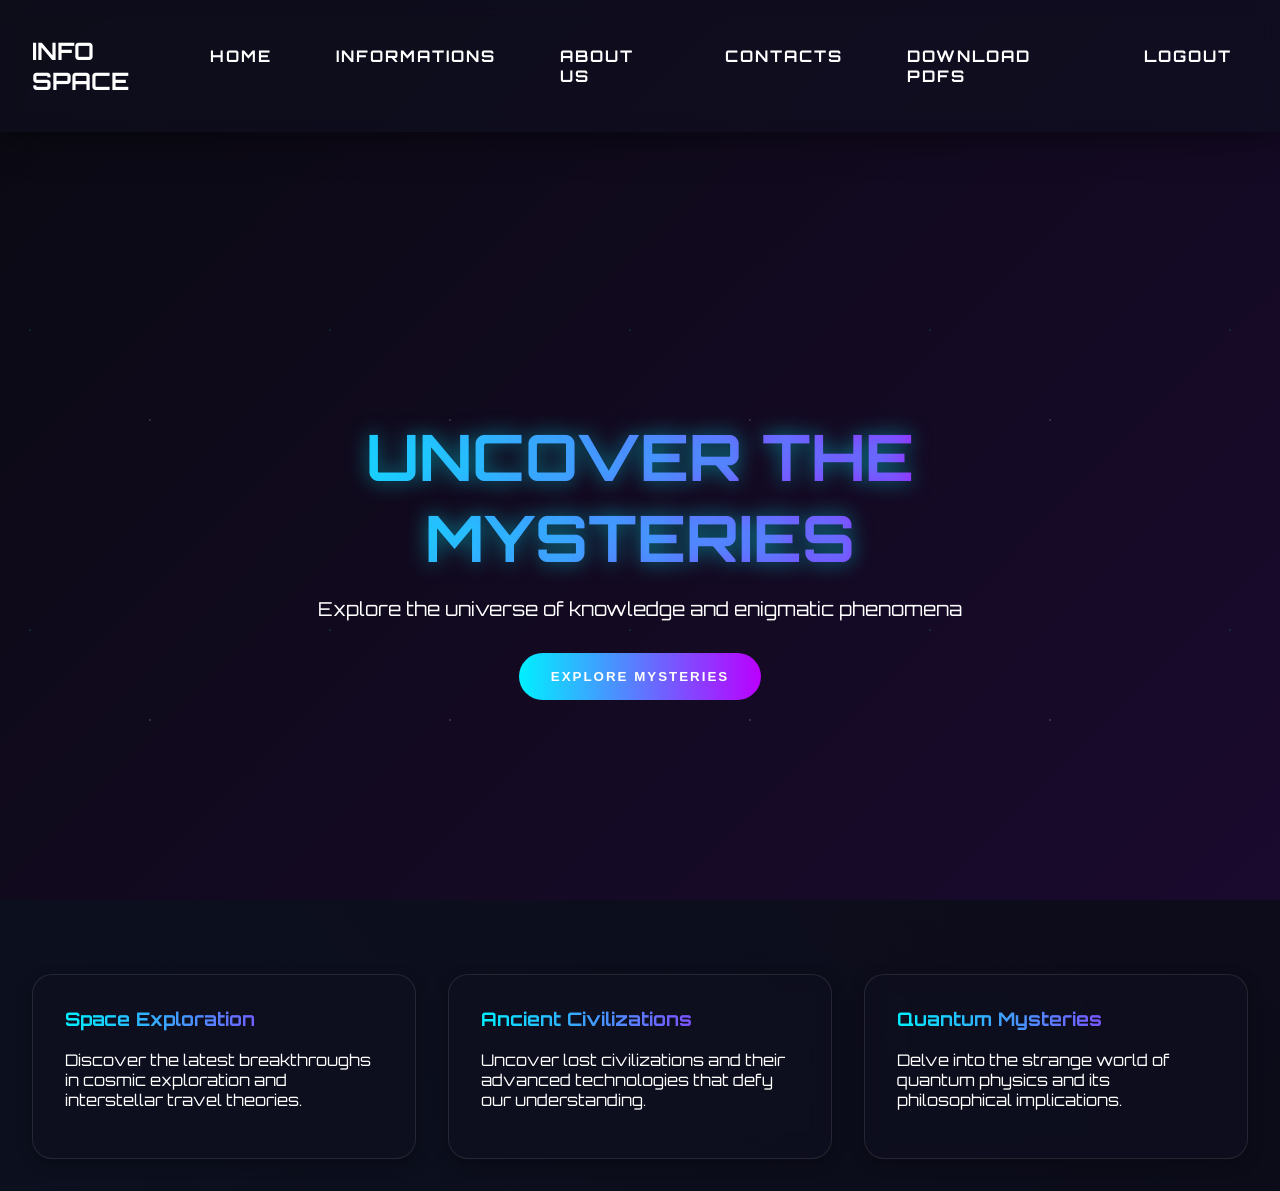
==== commit 078c6588: "Update index.html" ====
--- a/index.html
+++ b/index.html
@@ -1,38 +1,52 @@
-<!-- index.html (Home) -->
 <!DOCTYPE html>
-<html lang="it">
+<html lang="en">
 <head>
-    <meta charset="UTF-8">
-    <meta name="viewport" content="width=device-width, initial-scale=1.0">
-    <title>Info Space - Portale del Sapere Futuristico</title>
-    <link href="https://fonts.googleapis.com/css2?family=Inter:wght@400;500;600;700&display=swap" rel="stylesheet">
-    <link rel="stylesheet" href="style.css">
+  <meta charset="UTF-8">
+  <meta name="viewport" content="width=device-width, initial-scale=1.0">
+  <title>Info Space | Home</title>
+  <link href="https://fonts.googleapis.com/css2?family=Orbitron:wght@400;700&display=swap" rel="stylesheet">
+  <link rel="stylesheet" href="style.css">
 </head>
 <body>
-    <!-- Navbar (condivisa) -->
-    <nav class="navbar">
-        <div class="logo">
-            <h1>INFO SPACE</h1>
-        </div>
-        <div class="nav-links">
-            <a href="login.html">Login</a>
-            <a href="index.html">Home</a>
-            <a href="informations.html">Informazioni</a>
-            <a href="about.html">Chi Siamo</a>
-            <a href="contacts.html">Contatti</a>
-            <a href="download.html">Download PDF</a>
-        </div>
-    </nav>
-
-    <!-- Hero Section -->
-    <div class="hero">
-        <div class="hero-content">
-            <h1>SCOPRI I MISTERI DELL'UNIVERSO</h1>
-            <p>Esplora archivi di conoscenza segreta e fenomeni inesplicabili</p>
-            <button class="glow-btn" onclick="location.href='informations.html'">
-                Esplora Misteri
-            </button>
-        </div>
+  <div class="galaxy-bg"></div>
+  
+  <nav class="navbar">
+    <div class="logo">
+      <h1>INFO SPACE</h1>
     </div>
+    <div class="nav-links">
+      <a href="index.html">Home</a>
+      <a href="informations.html">Informations</a>
+      <a href="about.html">About Us</a>
+      <a href="contacts.html">Contacts</a>
+      <a href="download.html">Download PDFs</a>
+      <a href="login.html">Logout</a>
+    </div>
+  </nav>
+  
+  <div class="hero">
+    <div class="hero-content">
+      <h1>UNCOVER THE MYSTERIES</h1>
+      <p>Explore the universe of knowledge and enigmatic phenomena</p>
+      <button class="glow-btn" onclick="location.href='informations.html'">
+        Explore Mysteries
+      </button>
+    </div>
+  </div>
+  
+  <div class="card-container">
+    <div class="card">
+      <h3>Space Exploration</h3>
+      <p>Discover the latest breakthroughs in cosmic exploration and interstellar travel theories.</p>
+    </div>
+    <div class="card">
+      <h3>Ancient Civilizations</h3>
+      <p>Uncover lost civilizations and their advanced technologies that defy our understanding.</p>
+    </div>
+    <div class="card">
+      <h3>Quantum Mysteries</h3>
+      <p>Delve into the strange world of quantum physics and its philosophical implications.</p>
+    </div>
+  </div>
 </body>
 </html>
--- a/style.css
+++ b/style.css
@@ -1,199 +1,242 @@
-<!-- style.css (Centralizzato) -->
 :root {
-    --neon-blue: #00d2ff;
-    --neon-purple: #9d50bb;
-    --dark-bg: linear-gradient(135deg, #0a0a12 0%, #1a0a2e 100%);
-    --glass-bg: rgba(16, 16, 32, 0.6);
-    --card-border: rgba(255, 255, 255, 0.1);
-    --font-main: 'Inter', 'Segoe UI', sans-serif;
-}
-
-* {
-    margin: 0;
-    padding: 0;
-    box-sizing: border-box;
+  --neon-blue: #00f0ff;
+  --neon-purple: #bb00ff;
+  --dark-bg: #0a0a12;
+  --glass-bg: rgba(16, 16, 32, 0.6);
+  --glow-intensity: 0;
+}
+
+@keyframes pulse {
+  0% { box-shadow: 0 0 5px var(--neon-blue); }
+  50% { box-shadow: 0 0 20px var(--neon-purple), 0 0 30px var(--neon-blue); }
+  100% { box-shadow: 0 0 5px var(--neon-blue); }
+}
+
+@keyframes galaxy-move {
+  0% { background-position: 0 0; }
+  100% { background-position: 100% 100%; }
+}
+
+@keyframes float {
+  0% { transform: translateY(0px); }
+  50% { transform: translateY(-10px); }
+  100% { transform: translateY(0px); }
 }
 
 body {
-    font-family: var(--font-main);
-    background: var(--dark-bg);
-    color: white;
-    line-height: 1.8;
-    overflow-x: hidden;
-    min-height: 100vh;
-}
-
-/* Sticky Navbar (presente su tutte tranne login) */
+  margin: 0;
+  font-family: 'Orbitron', sans-serif;
+  background: var(--dark-bg);
+  background-image: 
+    radial-gradient(circle at top right, rgba(31, 14, 70, 0.2), transparent),
+    radial-gradient(circle at bottom left, rgba(15, 30, 60, 0.3), transparent);
+  color: white;
+  overflow-x: hidden;
+  min-height: 100vh;
+}
+
+.galaxy-bg {
+  position: fixed;
+  top: 0;
+  left: 0;
+  width: 100%;
+  height: 100%;
+  background: 
+    url('data:image/svg+xml,<svg xmlns="http://www.w3.org/2000/svg" viewBox="0 0 1000 1000"><circle cx="100" cy="100" r="2" fill="%2300f0ff" opacity="0.5"/><circle cx="300" cy="200" r="1" fill="%23bb00ff" opacity="0.3"/><circle cx="500" cy="400" r="3" fill="%23ffffff" opacity="0.2"/></svg>') repeat,
+    linear-gradient(135deg, #0a0a12 0%, #1a0a2e 100%);
+  background-size: 300px, cover;
+  animation: galaxy-move 1000s infinite alternate;
+  z-index: -1;
+}
+
+/* Navigation Bar */
 .navbar {
-    position: sticky;
-    top: 0;
-    background: var(--glass-bg);
-    backdrop-filter: blur(15px);
-    padding: 1rem 5%;
-    display: flex;
-    justify-content: space-between;
-    align-items: center;
-    z-index: 100;
-    box-shadow: 0 5px 30px rgba(0, 0, 0, 0.5);
+  position: sticky;
+  top: 0;
+  background: var(--glass-bg);
+  backdrop-filter: blur(10px);
+  padding: 1rem 2rem;
+  display: flex;
+  justify-content: space-between;
+  align-items: center;
+  z-index: 100;
+  box-shadow: 0 5px 30px rgba(0, 0, 0, 0.5);
 }
 
 .nav-links {
-    display: flex;
-    gap: 2rem;
+  display: flex;
+  gap: 2rem;
 }
 
 .nav-links a {
-    color: white;
-    text-decoration: none;
-    font-weight: 500;
-    text-transform: uppercase;
-    letter-spacing: 2px;
-    padding: 0.5rem 1rem;
-    border-radius: 50px;
-    transition: all 0.3s ease;
-    position: relative;
+  color: white;
+  text-decoration: none;
+  font-weight: 700;
+  text-transform: uppercase;
+  letter-spacing: 2px;
+  padding: 0.5rem 1rem;
+  border-radius: 50px;
+  transition: all 0.3s ease;
+  position: relative;
+}
+
+.nav-links a::after {
+  content: '';
+  position: absolute;
+  bottom: 0;
+  left: 0;
+  width: 0;
+  height: 2px;
+  background: linear-gradient(90deg, var(--neon-blue), var(--neon-purple));
+  transition: all 0.3s ease;
 }
 
 .nav-links a:hover {
-    background: rgba(255, 255, 255, 0.1);
-    transform: translateY(-3px);
-}
-
-/* Hero Section (Home) */
-.hero {
-    height: 100vh;
-    display: flex;
-    align-items: center;
-    justify-content: center;
-    text-align: center;
-    padding: 0 5%;
-    position: relative;
-    overflow: hidden;
-}
-
-.hero::before {
-    content: '';
-    position: absolute;
-    top: 0;
-    left: 0;
-    width: 100%;
-    height: 100%;
-    background: 
-        radial-gradient(circle at top right, rgba(31, 14, 70, 0.2), transparent),
-        radial-gradient(circle at bottom left, rgba(15, 30, 60, 0.3), transparent);
-    background-size: 200% 200%;
-    animation: galaxy-move 30s ease infinite;
-}
-
-@keyframes galaxy-move {
-    0% { background-position: 0% 0%; }
-    50% { background-position: 100% 100%; }
-    100% { background-position: 0% 0%; }
-}
-
-.hero-content h1 {
-    font-size: clamp(2rem, 5vw, 4rem);
-    margin-bottom: 1.5rem;
-    background: linear-gradient(90deg, var(--neon-blue), var(--neon-purple));
-    -webkit-background-clip: text;
-    -webkit-text-fill-color: transparent;
-    text-shadow: 0 0 20px rgba(0, 210, 255, 0.3);
+  background: rgba(255, 255, 255, 0.1);
+  transform: translateY(-3px);
+}
+
+.nav-links a:hover::after {
+  width: 100%;
 }
 
 /* Cards */
 .card-container {
-    display: grid;
-    grid-template-columns: repeat(auto-fill, minmax(300px, 1fr));
-    gap: 2rem;
-    padding: 4rem 5%;
+  display: grid;
+  grid-template-columns: repeat(auto-fill, minmax(300px, 1fr));
+  gap: 2rem;
+  padding: 2rem;
 }
 
 .card {
-    background: var(--glass-bg);
-    backdrop-filter: blur(15px);
-    border-radius: 20px;
-    padding: 2rem;
-    border: 1px solid var(--card-border);
-    box-shadow: 0 10px 30px rgba(0, 0, 0, 0.3);
-    transition: all 0.5s ease;
-    position: relative;
-    overflow: hidden;
+  background: var(--glass-bg);
+  backdrop-filter: blur(10px);
+  border-radius: 20px;
+  padding: 2rem;
+  border: 1px solid rgba(255, 255, 255, 0.1);
+  box-shadow: 0 5px 15px rgba(0, 0, 0, 0.3);
+  transition: all 0.5s ease;
+  animation: float 4s ease-in-out infinite;
 }
 
 .card:hover {
-    transform: scale(1.05);
-    box-shadow: 0 15px 40px rgba(0, 210, 255, 0.3);
-}
-
-.card::before {
-    content: '';
-    position: absolute;
-    top: 0;
-    left: 0;
-    width: 100%;
-    height: 5px;
-    background: linear-gradient(90deg, var(--neon-blue), var(--neon-purple));
-}
-
-/* Pulsanti */
+  transform: scale(1.05);
+  box-shadow: 0 10px 25px rgba(0, 240, 255, 0.3);
+  border-color: var(--neon-blue);
+}
+
+.card h3 {
+  background: linear-gradient(90deg, var(--neon-blue), var(--neon-purple));
+  -webkit-background-clip: text;
+  -webkit-text-fill-color: transparent;
+  margin-top: 0;
+}
+
+/* Buttons */
 .glow-btn {
-    background: linear-gradient(90deg, var(--neon-blue), var(--neon-purple));
-    color: black;
-    border: none;
-    padding: 1rem 2rem;
-    border-radius: 50px;
-    font-weight: 700;
-    text-transform: uppercase;
-    letter-spacing: 2px;
-    cursor: pointer;
-    transition: all 0.3s ease;
-    position: relative;
-    overflow: hidden;
+  background: linear-gradient(90deg, var(--neon-blue), var(--neon-purple));
+  color: white;
+  border: none;
+  padding: 1rem 2rem;
+  border-radius: 50px;
+  font-weight: 700;
+  text-transform: uppercase;
+  letter-spacing: 2px;
+  cursor: pointer;
+  transition: all 0.3s ease;
+  position: relative;
+  overflow: hidden;
+}
+
+.glow-btn::before {
+  content: '';
+  position: absolute;
+  top: -10px;
+  left: -10px;
+  right: -10px;
+  bottom: -10px;
+  background: linear-gradient(90deg, var(--neon-blue), var(--neon-purple));
+  z-index: -1;
+  filter: blur(20px);
+  opacity: var(--glow-intensity);
+  transition: opacity 0.3s ease;
 }
 
 .glow-btn:hover {
-    transform: translateY(-5px);
-    box-shadow: 0 10px 25px rgba(0, 210, 255, 0.5);
-}
-
-/* Form */
+  transform: translateY(-5px);
+  box-shadow: 0 10px 25px rgba(0, 240, 255, 0.5);
+  --glow-intensity: 1;
+}
+
+/* Form Elements */
 .form-group {
-    margin-bottom: 1.5rem;
-    position: relative;
-}
-
-.form-group input,
-.form-group textarea {
-    width: 100%;
-    padding: 1rem;
-    background: var(--glass-bg);
-    backdrop-filter: blur(10px);
-    border: 1px solid var(--card-border);
-    border-radius: 10px;
-    color: white;
-    font-family: var(--font-main);
-    font-size: 1rem;
-    transition: all 0.3s ease;
-}
-
-.form-group input:focus,
-.form-group textarea:focus {
-    outline: none;
-    border-color: var(--neon-blue);
-    box-shadow: 0 0 10px rgba(0, 210, 255, 0.3);
+  margin-bottom: 1.5rem;
+}
+
+.form-group label {
+  display: block;
+  margin-bottom: 0.5rem;
+  text-transform: uppercase;
+  letter-spacing: 1px;
+  font-size: 0.9rem;
+}
+
+.form-group input, .form-group textarea {
+  width: 100%;
+  padding: 1rem;
+  background: rgba(255, 255, 255, 0.1);
+  border: 1px solid rgba(255, 255, 255, 0.2);
+  border-radius: 10px;
+  color: white;
+  font-family: inherit;
+  transition: all 0.3s ease;
+}
+
+.form-group input:focus, .form-group textarea:focus {
+  outline: none;
+  border-color: var(--neon-blue);
+  box-shadow: 0 0 10px rgba(0, 240, 255, 0.5);
+}
+
+/* Hero Section */
+.hero {
+  height: 90vh;
+  display: flex;
+  align-items: center;
+  justify-content: center;
+  text-align: center;
+}
+
+.hero-content {
+  max-width: 800px;
+  padding: 2rem;
+}
+
+.hero h1 {
+  font-size: 4rem;
+  margin-bottom: 0;
+  background: linear-gradient(90deg, var(--neon-blue), var(--neon-purple));
+  -webkit-background-clip: text;
+  -webkit-text-fill-color: transparent;
+  text-shadow: 0 0 20px rgba(0, 240, 255, 0.5);
+}
+
+.hero p {
+  font-size: 1.2rem;
+  margin-bottom: 2rem;
 }
 
 /* Responsive */
 @media (max-width: 768px) {
-    .nav-links {
-        gap: 1rem;
-    }
-    
-    .hero h1 {
-        font-size: 2.5rem;
-    }
-    
-    .card-container {
-        grid-template-columns: 1fr;
-    }
-}
+  .nav-links {
+    gap: 1rem;
+  }
+  
+  .hero h1 {
+    font-size: 2.5rem;
+  }
+  
+  .card-container {
+    grid-template-columns: 1fr;
+  }
+}
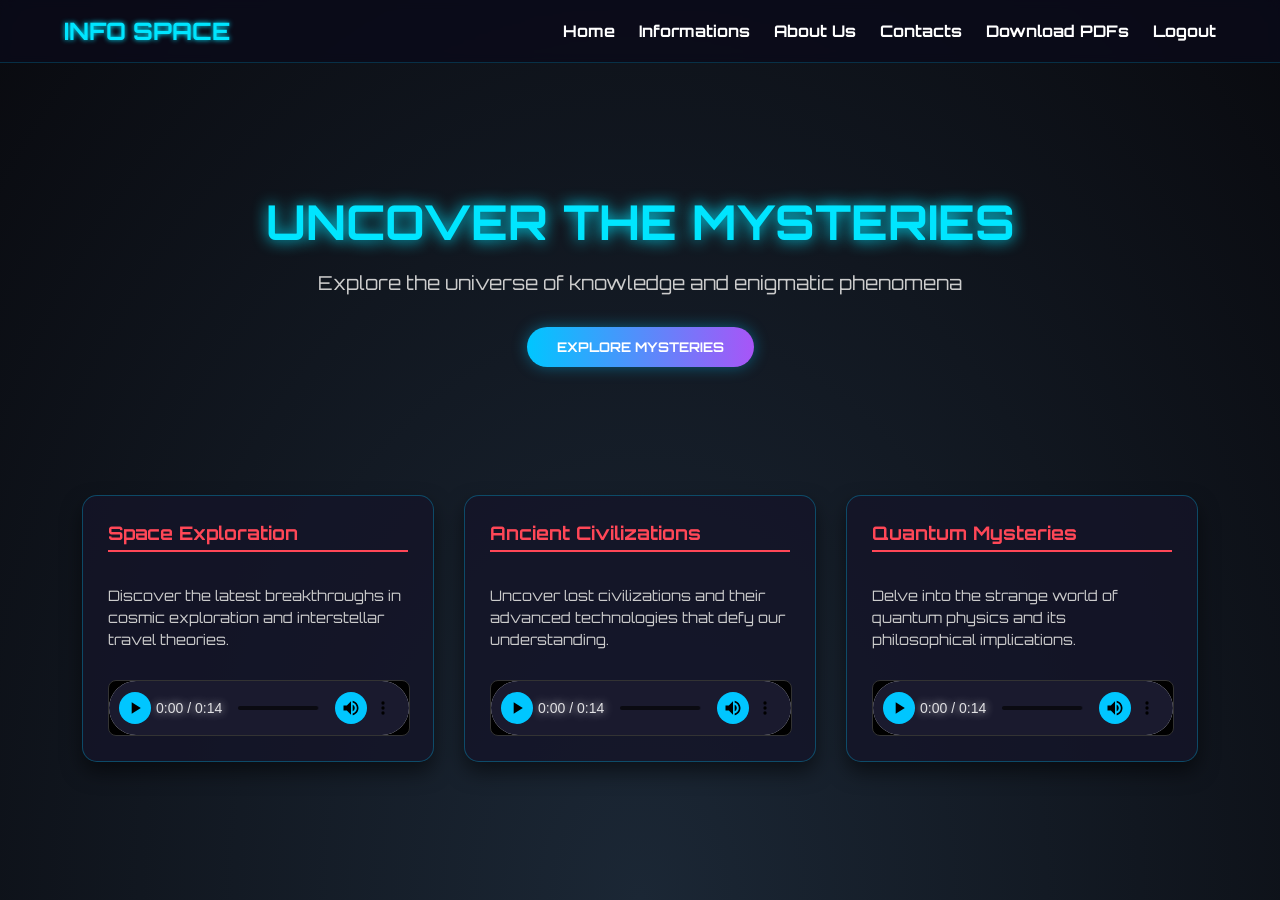
==== commit 7d9b34c9: "Update index.html" ====
--- a/index.html
+++ b/index.html
@@ -5,7 +5,188 @@
   <meta name="viewport" content="width=device-width, initial-scale=1.0">
   <title>Info Space | Home</title>
   <link href="https://fonts.googleapis.com/css2?family=Orbitron:wght@400;700&display=swap" rel="stylesheet">
-  <link rel="stylesheet" href="style.css">
+  <style>
+    /* إعدادات عامة وخلفية المجرة */
+    body {
+      background-color: #0a0a1a;
+      color: #e0e0e0;
+      font-family: 'Orbitron', sans-serif;
+      margin: 0;
+      padding: 0;
+      overflow-x: hidden;
+    }
+
+    .galaxy-bg {
+      position: fixed;
+      top: 0;
+      left: 0;
+      width: 100%;
+      height: 100%;
+      background: radial-gradient(ellipse at bottom, #1b2735 0%, #090a0f 100%);
+      z-index: -1;
+    }
+
+    /* شريط التنقل */
+    .navbar {
+      display: flex;
+      justify-content: space-between;
+      align-items: center;
+      padding: 1rem 5%;
+      background: rgba(10, 10, 26, 0.8);
+      border-bottom: 1px solid rgba(0, 200, 255, 0.2);
+      position: sticky;
+      top: 0;
+      z-index: 100;
+      backdrop-filter: blur(5px);
+    }
+
+    .logo h1 {
+      color: #00e5ff;
+      font-size: 1.5rem;
+      margin: 0;
+      text-shadow: 0 0 5px #00e5ff;
+    }
+
+    .nav-links a {
+      color: #fff;
+      text-decoration: none;
+      margin-left: 20px;
+      font-weight: bold;
+      transition: color 0.3s, text-shadow 0.3s;
+    }
+
+    .nav-links a:hover {
+      color: #00e5ff;
+      text-shadow: 0 0 5px #00e5ff;
+    }
+
+    /* قسم البطل (Hero) */
+    .hero {
+      text-align: center;
+      padding: 6rem 1rem;
+      position: relative;
+    }
+
+    .hero h1 {
+      color: #00e5ff;
+      font-size: 3rem;
+      text-shadow: 0 0 15px #00e5ff;
+      margin-bottom: 1rem;
+    }
+
+    .hero p {
+      font-size: 1.2rem;
+      color: #ccc;
+      margin-bottom: 2rem;
+    }
+
+    /* زر التوهج العام */
+    .glow-btn {
+      background: linear-gradient(90deg, #00c6ff, #a855f7);
+      color: white;
+      border: none;
+      padding: 12px 30px;
+      border-radius: 30px;
+      font-weight: bold;
+      text-transform: uppercase;
+      cursor: pointer;
+      transition: all 0.3s ease;
+      box-shadow: 0 0 15px rgba(0, 198, 255, 0.4);
+      font-family: 'Orbitron', sans-serif;
+    }
+
+    .glow-btn:hover {
+      transform: scale(1.05);
+      box-shadow: 0 0 25px rgba(168, 85, 247, 0.6);
+    }
+
+    /* حاوية البطاقات */
+    .card-container {
+      display: flex;
+      flex-wrap: wrap;
+      justify-content: center;
+      gap: 30px;
+      padding: 2rem 5%;
+      max-width: 1200px;
+      margin: 0 auto;
+    }
+
+    .card {
+      background: rgba(20, 20, 40, 0.8);
+      border: 1px solid rgba(0, 200, 255, 0.3);
+      border-radius: 15px;
+      padding: 25px;
+      width: 300px;
+      box-shadow: 0 10px 20px rgba(0,0,0,0.5);
+      display: flex;
+      flex-direction: column;
+      transition: transform 0.3s, border-color 0.3s;
+    }
+
+    .card:hover {
+      transform: translateY(-10px);
+      border-color: #00ccff;
+    }
+
+    .card h3 {
+      color: #ff4757;
+      margin-top: 0;
+      border-bottom: 2px solid #ff4757;
+      padding-bottom: 5px;
+    }
+
+    .card p {
+      font-size: 0.9rem;
+      line-height: 1.5;
+      color: #ccc;
+      flex-grow: 1; /* لدفع المشغل للأسفل */
+    }
+
+    /* تنسيق مشغل الصوت ليتناسب مع التصميم */
+    .audio-player {
+      width: 100%;
+      margin-top: 15px;
+      border-radius: 8px;
+      overflow: hidden;
+      background: #000;
+      border: 1px solid #333;
+    }
+
+    /* تخصيص شكل مشغل الصوت الافتراضي للمتصفح */
+    audio {
+      width: 100%;
+      outline: none;
+    }
+    
+    /* محاولة لتلوين أزرار التحكم (تعمل في Chrome/Edge) */
+    audio::-webkit-media-controls-panel {
+      background-color: #1a1a2e;
+      border-radius: 8px;
+    }
+    audio::-webkit-media-controls-play-button,
+    audio::-webkit-media-controls-mute-button {
+      background-color: #00c6ff;
+      border-radius: 50%;
+    }
+    audio::-webkit-media-controls-current-time-display,
+    audio::-webkit-media-controls-time-remaining-display {
+      color: #fff;
+    }
+    /* زر تشغيل مخصص صغير (اختياري) */
+    .play-btn-custom {
+      background: #00c6ff;
+      color: white;
+      border: none;
+      padding: 8px 15px;
+      border-radius: 20px;
+      cursor: pointer;
+      font-size: 0.8rem;
+      margin-top: 10px;
+      width: 100%;
+      display: none; /* مخفي لأن المشغل الافتراضي يحتوي على أزرار */
+    }
+
+  </style>
 </head>
 <body>
   <div class="galaxy-bg"></div>
@@ -35,18 +216,40 @@
   </div>
   
   <div class="card-container">
+    
+    <!-- البطاقة 1: استكشاف الفضاء -->
     <div class="card">
       <h3>Space Exploration</h3>
       <p>Discover the latest breakthroughs in cosmic exploration and interstellar travel theories.</p>
-    </div>
+      <!-- مشغل الصوت 1 -->
+      <audio controls class="audio-player">
+        <source src="index/1.ogg" type="audio/ogg">
+        Your browser does not support the audio element.
+      </audio>
+    </div>
+
+    <!-- البطاقة 2: حضارات قديمة -->
     <div class="card">
       <h3>Ancient Civilizations</h3>
       <p>Uncover lost civilizations and their advanced technologies that defy our understanding.</p>
-    </div>
+      <!-- مشغل الصوت 2 -->
+      <audio controls class="audio-player">
+        <source src="index/2.ogg" type="audio/ogg">
+        Your browser does not support the audio element.
+      </audio>
+    </div>
+
+    <!-- البطاقة 3: أسرار الكم -->
     <div class="card">
       <h3>Quantum Mysteries</h3>
       <p>Delve into the strange world of quantum physics and its philosophical implications.</p>
-    </div>
+      <!-- مشغل الصوت 3 -->
+      <audio controls class="audio-player">
+        <source src="index/3.ogg" type="audio/ogg">
+        Your browser does not support the audio element.
+      </audio>
+    </div>
+
   </div>
 </body>
 </html>
